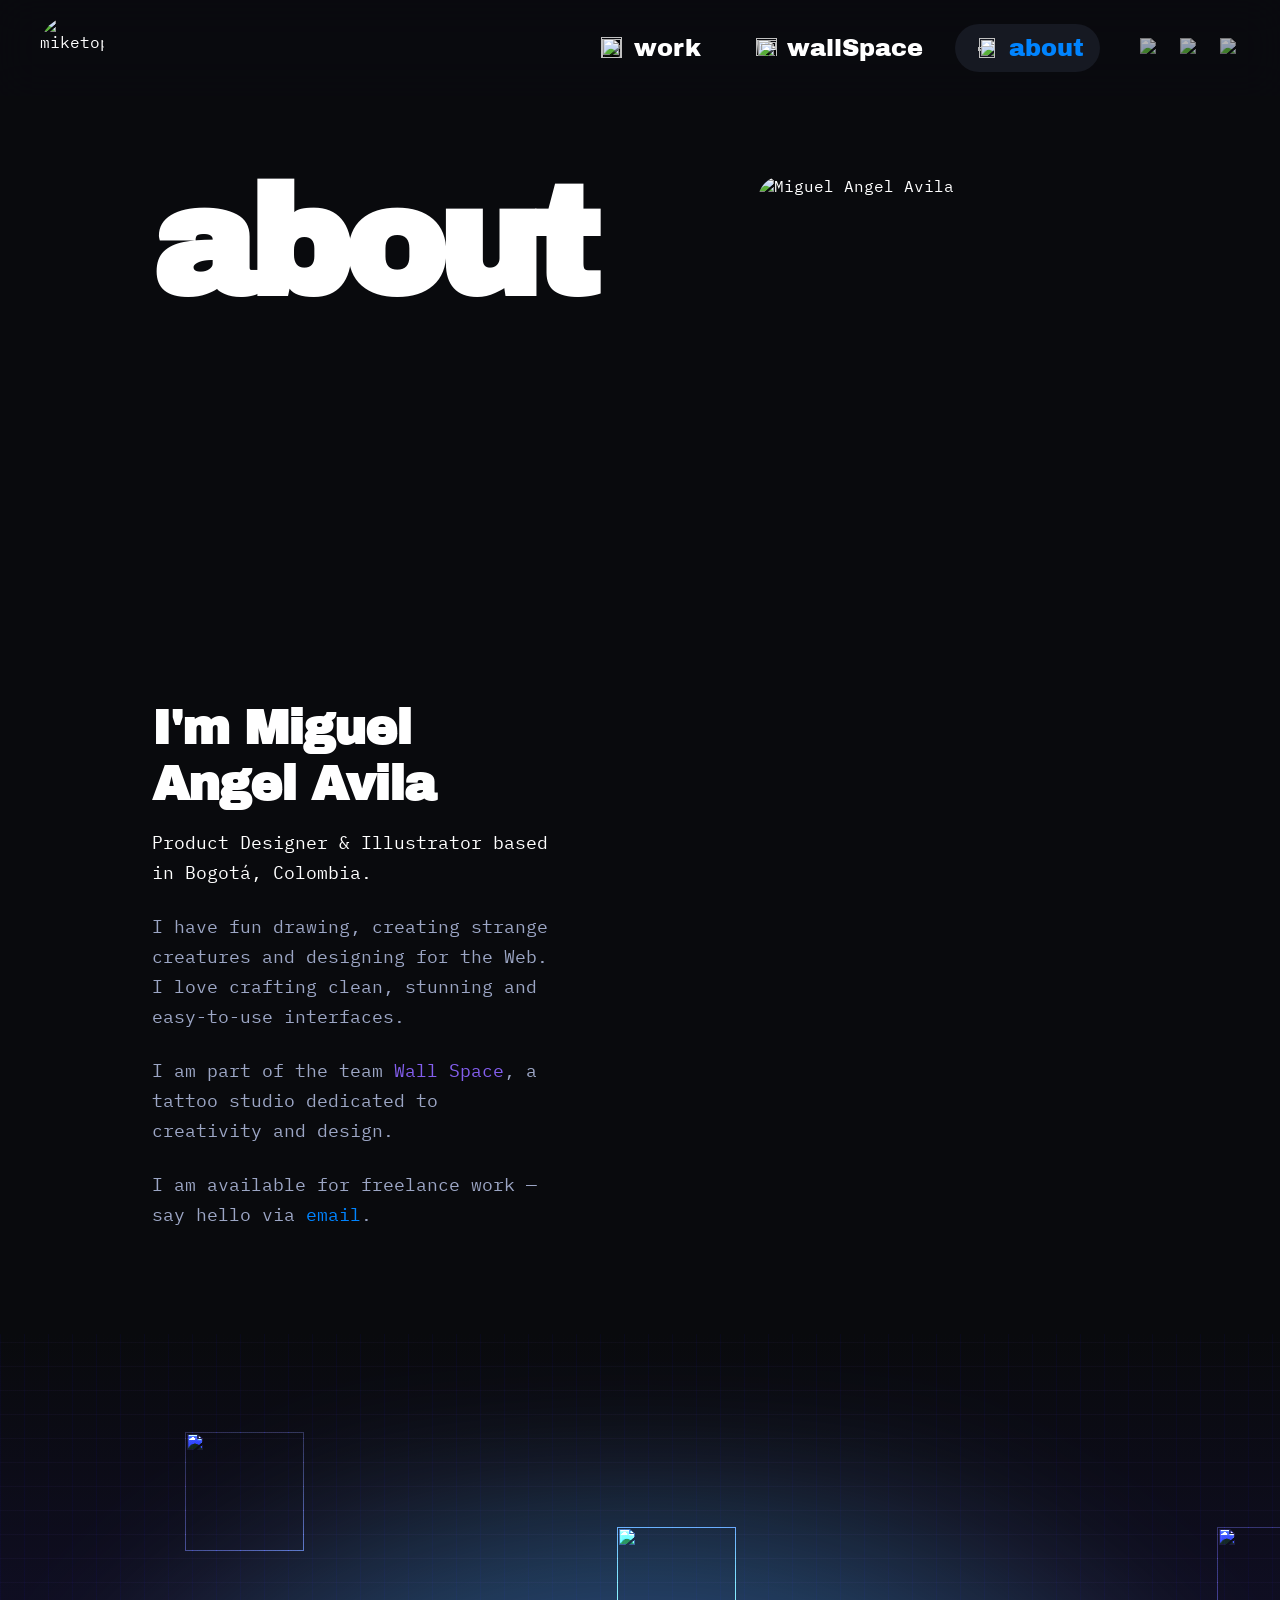
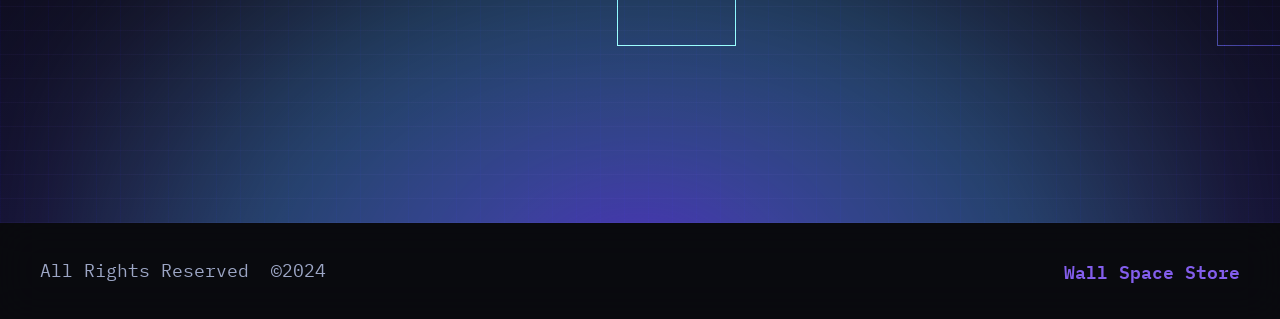
==== about.html @ 44353485 "Add responsive mobile nav with bounce animation At ≤900px the desktop nav hides and a pill button ap" ====
<!DOCTYPE html>
<html lang="en">
<head>
  <meta charset="UTF-8">
  <meta name="viewport" content="width=device-width, initial-scale=1.0">
  <title>About — miketopus</title>
  <link rel="stylesheet" href="css/styles.css">
</head>
<body class="page-about">

  <!-- ─── Header ──────────────────────────────────────────────── -->
  <header class="site-header">
    <a href="index.html" class="header-logo" aria-label="miketopus home">
      <img
        src="https://www.figma.com/api/mcp/asset/5b1a806d-8704-4bb8-9042-f6cf4a315041"
        alt="miketopus"
      >
    </a>

    <button class="header-mobile-btn" id="mobile-menu-btn" aria-label="Toggle menu" aria-expanded="false" aria-controls="mobile-menu">
      <span class="mobile-btn-label">about</span>
      <span class="mobile-btn-icon" aria-hidden="true">
        <svg width="24" height="24" viewBox="0 0 24 24" fill="none"><path d="M6 9L12 15L18 9" stroke="white" stroke-width="2" stroke-linecap="round" stroke-linejoin="round"/></svg>
      </span>
    </button>

    <nav class="header-nav" aria-label="Main navigation">
      <a href="work.html" class="nav-item">
        <span class="nav-icon" aria-hidden="true">
          <span style="position:absolute;top:18.75%;left:18.75%;right:21.26%;bottom:21.35%"><img src="https://www.figma.com/api/mcp/asset/822afdfb-c9cb-4bf5-b4aa-051a987c5135" alt="" style="position:absolute;inset:0;width:100%;height:100%;display:block;max-width:none"></span>
          <span style="position:absolute;background:linear-gradient(180deg,rgba(0,0,0,0),#000);bottom:21.88%;left:21.88%;right:25%;top:37.5%;border-radius:0 0 2px 2px"></span>
          <span style="position:absolute;top:18.75%;left:18.75%;right:21.26%;bottom:21.35%"><span style="position:absolute;inset:-5.22% -5.21%"><img src="https://www.figma.com/api/mcp/asset/fd723a6e-3129-45f0-a14f-b3b2c90a5ccf" alt="" style="display:block;width:100%;height:100%;max-width:none"></span></span>
          <span style="position:absolute;top:62.5%;left:33.7%;right:36.32%;bottom:34.65%"><span style="position:absolute;inset:-59.55% -10.42%"><img src="https://www.figma.com/api/mcp/asset/efcd9cdf-e890-4ad8-9471-c29b26aeb858" alt="" style="display:block;width:100%;height:100%;max-width:none"></span></span>
        </span>
        work
      </a>
      <a href="wall-space.html" class="nav-item">
        <span class="nav-icon" aria-hidden="true">
          <span style="position:absolute;top:71.88%;left:25%;right:9.38%;bottom:15.63%"><img src="https://www.figma.com/api/mcp/asset/dcfb07d1-a763-4c4c-bfac-6825707cfdb2" alt="" style="position:absolute;inset:0;width:100%;height:100%;display:block;max-width:none"></span>
          <img src="https://www.figma.com/api/mcp/asset/fdc7eb6d-6f80-4e84-a007-919e6627a281" alt="" style="position:absolute;top:6px;left:8px;width:20px;height:18px;display:block;max-width:none">
          <span style="position:absolute;background:linear-gradient(180deg,rgba(0,0,0,0),#000);bottom:28.13%;left:25%;right:15.63%;top:37.5%"></span>
          <span style="position:absolute;top:18.42%;left:24.5%;right:14.36%;bottom:28.04%"><span style="position:absolute;inset:-5.84% -5.11%"><img src="https://www.figma.com/api/mcp/asset/77baffb4-470d-40c7-92df-756282fb35cf" alt="" style="display:block;width:100%;height:100%;max-width:none"></span></span>
          <span style="position:absolute;top:14.89%;left:34.95%;right:19.55%;bottom:47.52%"><span style="position:absolute;inset:-7.48% -6.18%"><img src="https://www.figma.com/api/mcp/asset/3f741e45-7ea1-41a6-bb84-e1c8c01b6849" alt="" style="display:block;width:100%;height:100%;max-width:none"></span></span>
          <span style="position:absolute;top:46.33%;left:9.95%;right:74.83%;bottom:29.39%"><img src="https://www.figma.com/api/mcp/asset/a80f05c7-5a3f-4d74-ac64-43f58d10d4c5" alt="" style="position:absolute;inset:0;width:100%;height:100%;display:block;max-width:none"></span>
          <span style="position:absolute;top:39.69%;left:57.16%;right:22.22%;bottom:52.72%"><img src="https://www.figma.com/api/mcp/asset/7f736520-6d9e-433c-95bd-4d6ef0161b6d" alt="" style="position:absolute;inset:0;width:100%;height:100%;display:block;max-width:none"></span>
          <span style="position:absolute;top:52.16%;left:60.96%;right:26.02%;bottom:41.32%"><span style="position:absolute;inset:-38.39% -19.2%"><img src="https://www.figma.com/api/mcp/asset/4a7bd5e0-d272-44c5-8aeb-cea9e7fd5d42" alt="" style="display:block;width:100%;height:100%;max-width:none"></span></span>
          <span style="position:absolute;top:71.88%;left:25%;right:9.38%;bottom:15.63%"><span style="position:absolute;inset:-25% -4.76%"><img src="https://www.figma.com/api/mcp/asset/a9019343-e921-4170-983c-7692579b18a1" alt="" style="display:block;width:100%;height:100%;max-width:none"></span></span>
          <span style="position:absolute;top:17.09%;left:11.74%;right:71.81%;bottom:66.46%"><img src="https://www.figma.com/api/mcp/asset/c878834a-dd6f-4fe6-87ab-f5590a84b673" alt="" style="position:absolute;inset:0;width:100%;height:100%;display:block;max-width:none"></span>
        </span>
        wallSpace
      </a>
      <a href="about.html" class="nav-item active" aria-current="page">
        <span class="nav-icon" aria-hidden="true">
          <span style="position:absolute;top:21.88%;left:21.88%;right:40.63%;bottom:40.63%"><img src="https://www.figma.com/api/mcp/asset/318232e1-a94e-4191-8ebd-aaafb3f19da4" alt="" style="position:absolute;inset:0;width:100%;height:100%;display:block;max-width:none"></span>
          <span style="position:absolute;top:18.75%;left:25%;right:25%;bottom:20.09%"><img src="https://www.figma.com/api/mcp/asset/233ef796-a0c9-4fd6-a40c-7b30bfd2ada0" alt="" style="position:absolute;inset:0;width:100%;height:100%;display:block;max-width:none"></span>
          <span style="position:absolute;top:58.48%;left:25%;right:25%;bottom:20.09%"><span style="position:absolute;inset:-14.58% -6.25%"><img src="https://www.figma.com/api/mcp/asset/911a09fb-d030-4c49-8723-9e96e8281ecd" alt="" style="display:block;width:100%;height:100%;max-width:none"></span></span>
          <span style="position:absolute;top:18.75%;left:35.71%;right:35.71%;bottom:52.68%"><span style="position:absolute;inset:-10.94%"><img src="https://www.figma.com/api/mcp/asset/1cec0eb6-2d0a-4a35-bf75-67464506bd22" alt="" style="display:block;width:100%;height:100%;max-width:none"></span></span>
        </span>
        about
      </a>
    </nav>
    <div class="header-social">
      <a href="https://instagram.com" class="social-icon" target="_blank" rel="noopener noreferrer" aria-label="Instagram">
        <img src="https://www.figma.com/api/mcp/asset/1fa87762-e164-4d80-aee9-9835ac451192" alt="Instagram" width="20" height="20">
      </a>
      <a href="https://dribbble.com" class="social-icon" target="_blank" rel="noopener noreferrer" aria-label="Dribbble">
        <img src="https://www.figma.com/api/mcp/asset/3104bc10-15c8-4727-a969-c171d7b62811" alt="Dribbble" width="20" height="20">
      </a>
      <a href="https://unsplash.com" class="social-icon" target="_blank" rel="noopener noreferrer" aria-label="Unsplash">
        <img src="https://www.figma.com/api/mcp/asset/44451d82-714c-4376-ab2f-7b1850032694" alt="Unsplash" width="20" height="20">
      </a>
    </div>
  </header>

  <!-- ─── Mobile Menu ──────────────────────────────────────────── -->
  <div class="mobile-menu" id="mobile-menu" aria-hidden="true">
    <div class="mobile-menu-card">
      <a href="work.html" class="mobile-menu-item">
        <span class="mobile-nav-icon" aria-hidden="true">
          <span style="position:absolute;top:18.75%;left:18.75%;right:21.26%;bottom:21.35%"><img src="https://www.figma.com/api/mcp/asset/822afdfb-c9cb-4bf5-b4aa-051a987c5135" alt="" style="position:absolute;inset:0;width:100%;height:100%;display:block;max-width:none"></span>
          <span style="position:absolute;background:linear-gradient(180deg,rgba(0,0,0,0),#000);bottom:21.88%;left:21.88%;right:25%;top:37.5%;border-radius:0 0 2px 2px"></span>
          <span style="position:absolute;top:18.75%;left:18.75%;right:21.26%;bottom:21.35%"><span style="position:absolute;inset:-5.22% -5.21%"><img src="https://www.figma.com/api/mcp/asset/fd723a6e-3129-45f0-a14f-b3b2c90a5ccf" alt="" style="display:block;width:100%;height:100%;max-width:none"></span></span>
          <span style="position:absolute;top:62.5%;left:33.7%;right:36.32%;bottom:34.65%"><span style="position:absolute;inset:-59.55% -10.42%"><img src="https://www.figma.com/api/mcp/asset/efcd9cdf-e890-4ad8-9471-c29b26aeb858" alt="" style="display:block;width:100%;height:100%;max-width:none"></span></span>
        </span>
        work
        <span class="mobile-menu-chevron" aria-hidden="true"><svg width="24" height="24" viewBox="0 0 24 24" fill="none"><path d="M9 6L15 12L9 18" stroke="white" stroke-width="2" stroke-linecap="round" stroke-linejoin="round"/></svg></span>
      </a>
      <a href="wall-space.html" class="mobile-menu-item">
        <span class="mobile-nav-icon" aria-hidden="true">
          <span style="position:absolute;top:71.88%;left:25%;right:9.38%;bottom:15.63%"><img src="https://www.figma.com/api/mcp/asset/dcfb07d1-a763-4c4c-bfac-6825707cfdb2" alt="" style="position:absolute;inset:0;width:100%;height:100%;display:block;max-width:none"></span>
          <img src="https://www.figma.com/api/mcp/asset/fdc7eb6d-6f80-4e84-a007-919e6627a281" alt="" style="position:absolute;top:6px;left:8px;width:20px;height:18px;display:block;max-width:none">
          <span style="position:absolute;background:linear-gradient(180deg,rgba(0,0,0,0),#000);bottom:28.13%;left:25%;right:15.63%;top:37.5%"></span>
          <span style="position:absolute;top:18.42%;left:24.5%;right:14.36%;bottom:28.04%"><span style="position:absolute;inset:-5.84% -5.11%"><img src="https://www.figma.com/api/mcp/asset/77baffb4-470d-40c7-92df-756282fb35cf" alt="" style="display:block;width:100%;height:100%;max-width:none"></span></span>
          <span style="position:absolute;top:14.89%;left:34.95%;right:19.55%;bottom:47.52%"><span style="position:absolute;inset:-7.48% -6.18%"><img src="https://www.figma.com/api/mcp/asset/3f741e45-7ea1-41a6-bb84-e1c8c01b6849" alt="" style="display:block;width:100%;height:100%;max-width:none"></span></span>
          <span style="position:absolute;top:46.33%;left:9.95%;right:74.83%;bottom:29.39%"><img src="https://www.figma.com/api/mcp/asset/a80f05c7-5a3f-4d74-ac64-43f58d10d4c5" alt="" style="position:absolute;inset:0;width:100%;height:100%;display:block;max-width:none"></span>
          <span style="position:absolute;top:39.69%;left:57.16%;right:22.22%;bottom:52.72%"><img src="https://www.figma.com/api/mcp/asset/7f736520-6d9e-433c-95bd-4d6ef0161b6d" alt="" style="position:absolute;inset:0;width:100%;height:100%;display:block;max-width:none"></span>
          <span style="position:absolute;top:52.16%;left:60.96%;right:26.02%;bottom:41.32%"><span style="position:absolute;inset:-38.39% -19.2%"><img src="https://www.figma.com/api/mcp/asset/4a7bd5e0-d272-44c5-8aeb-cea9e7fd5d42" alt="" style="display:block;width:100%;height:100%;max-width:none"></span></span>
          <span style="position:absolute;top:71.88%;left:25%;right:9.38%;bottom:15.63%"><span style="position:absolute;inset:-25% -4.76%"><img src="https://www.figma.com/api/mcp/asset/a9019343-e921-4170-983c-7692579b18a1" alt="" style="display:block;width:100%;height:100%;max-width:none"></span></span>
          <span style="position:absolute;top:17.09%;left:11.74%;right:71.81%;bottom:66.46%"><img src="https://www.figma.com/api/mcp/asset/c878834a-dd6f-4fe6-87ab-f5590a84b673" alt="" style="position:absolute;inset:0;width:100%;height:100%;display:block;max-width:none"></span>
        </span>
        wall space
        <span class="mobile-menu-chevron" aria-hidden="true"><svg width="24" height="24" viewBox="0 0 24 24" fill="none"><path d="M9 6L15 12L9 18" stroke="white" stroke-width="2" stroke-linecap="round" stroke-linejoin="round"/></svg></span>
      </a>
      <a href="about.html" class="mobile-menu-item active">
        <span class="mobile-nav-icon" aria-hidden="true">
          <span style="position:absolute;top:21.88%;left:21.88%;right:40.63%;bottom:40.63%"><img src="https://www.figma.com/api/mcp/asset/318232e1-a94e-4191-8ebd-aaafb3f19da4" alt="" style="position:absolute;inset:0;width:100%;height:100%;display:block;max-width:none"></span>
          <span style="position:absolute;top:18.75%;left:25%;right:25%;bottom:20.09%"><img src="https://www.figma.com/api/mcp/asset/233ef796-a0c9-4fd6-a40c-7b30bfd2ada0" alt="" style="position:absolute;inset:0;width:100%;height:100%;display:block;max-width:none"></span>
          <span style="position:absolute;top:58.48%;left:25%;right:25%;bottom:20.09%"><span style="position:absolute;inset:-14.58% -6.25%"><img src="https://www.figma.com/api/mcp/asset/911a09fb-d030-4c49-8723-9e96e8281ecd" alt="" style="display:block;width:100%;height:100%;max-width:none"></span></span>
          <span style="position:absolute;top:18.75%;left:35.71%;right:35.71%;bottom:52.68%"><span style="position:absolute;inset:-10.94%"><img src="https://www.figma.com/api/mcp/asset/1cec0eb6-2d0a-4a35-bf75-67464506bd22" alt="" style="display:block;width:100%;height:100%;max-width:none"></span></span>
        </span>
        about
      </a>
    </div>
  </div>

  <!-- ─── About Hero ───────────────────────────────────────────── -->
  <section class="about-hero">
    <div>
      <h1 style="font-family:var(--font-head);font-size:clamp(80px,12vw,200px);line-height:0.9;letter-spacing:-0.05em;">about</h1>
    </div>
    <div class="about-photo">
      <img
        src="https://www.figma.com/api/mcp/asset/adea3e44-c554-4037-89b8-6249a708bd91"
        alt="Miguel Angel Avila"
      >
    </div>
  </section>

  <!-- ─── About Content ────────────────────────────────────────── -->
  <div class="about-content">
    <h2>I'm Miguel Angel Avila</h2>
    <p>
      <strong>Product Designer &amp; Illustrator based in Bogotá, Colombia.</strong>
    </p>
    <p>
      I have fun drawing, creating strange creatures and designing for the Web.
      I love crafting clean, stunning and easy-to-use interfaces.
    </p>
    <p>
      I am part of the team <a href="wall-space.html" style="color:var(--text-link)">Wall Space</a>,
      a tattoo studio dedicated to creativity and design.
    </p>
    <p>
      I am available for freelance work — say hello via
      <a href="mailto:hello@miketopus.com" style="color:var(--text-accent)">email</a>.
    </p>
  </div>

  <!-- ─── Footer ──────────────────────────────────────────────── -->
  <footer class="site-footer">
    <div class="footer-space" aria-hidden="true">
      <div class="footer-glow"></div>
      <img class="space-invader si-2" src="https://www.figma.com/api/mcp/asset/4c0de6ea-f7a8-4462-82c2-7210b7400473" alt="">
      <img class="space-invader si-4" src="https://www.figma.com/api/mcp/asset/4c0de6ea-f7a8-4462-82c2-7210b7400473" alt="">
      <img class="space-invader si-6" src="https://www.figma.com/api/mcp/asset/4c0de6ea-f7a8-4462-82c2-7210b7400473" alt="">
    </div>
    <div class="bar-footer">
      <span>All Rights Reserved  ©2024</span>
      <a href="wall-space.html">Wall Space Store</a>
    </div>
  </footer>

  <script src="js/nav.js"></script>
</body>
</html>
---- css/styles.css ----
@import url('https://fonts.googleapis.com/css2?family=Archivo+Black&family=IBM+Plex+Mono:ital,wght@0,300;0,400;0,600;1,400&display=swap');

/* ─── Design Tokens ─────────────────────────────────────────── */
:root {
  --bg-base:    #090a0d;
  --bg-weak:    #161922;
  --bg-mild:    #0d0f14;
  --text-strong: #ffffff;
  --text-weak:  #9ca6c5;
  --text-sub:   #646e8a;
  --text-link:  #835eed;
  --text-accent:#0084ff;
  --radius-pill: 1000px;
  --radius-lg:   40px;
  --radius-sm:   24px;
  --font-head:  'Archivo Black', sans-serif;
  --font-mono:  'IBM Plex Mono', monospace;
}

/* ─── Reset ─────────────────────────────────────────────────── */
*, *::before, *::after { box-sizing: border-box; margin: 0; padding: 0; }
html { -webkit-font-smoothing: antialiased; -moz-osx-font-smoothing: grayscale; }
body {
  background: var(--bg-base);
  color: var(--text-strong);
  font-family: var(--font-mono);
  overflow-x: hidden;
}
img  { display: block; max-width: 100%; }
a    { text-decoration: none; color: inherit; }
button { cursor: pointer; border: none; background: none; }

/* ─── Header ─────────────────────────────────────────────────── */
.site-header {
  position: sticky;
  top: 0;
  z-index: 100;
  height: 96px;
  display: flex;
  align-items: center;
  padding: 0 40px;
  backdrop-filter: blur(20px);
  -webkit-backdrop-filter: blur(20px);
  background: rgba(10, 11, 15, 0.9);
}

.header-logo img {
  width: 64px;
  height: 64px;
  border-radius: 50%;
  object-fit: cover;
  flex-shrink: 0;
}

.header-nav {
  display: flex;
  gap: 16px;
  align-items: center;
  margin-left: auto;
  margin-right: 40px;
}

.nav-item {
  display: flex;
  align-items: center;
  gap: 6px;
  padding: 8px 16px;
  border-radius: var(--radius-pill);
  font-family: var(--font-head);
  font-size: 24px;
  line-height: 24px;
  color: var(--text-strong);
  transition: background 0.15s;
  white-space: nowrap;
}
.nav-item:hover           { background: var(--bg-weak); }
.nav-item.active          { background: var(--bg-weak); color: var(--text-accent); }
.nav-item.active:hover    { background: var(--bg-mild); }
.nav-item:hover .nav-icon { opacity: 0.5; }
.nav-icon { position: relative; width: 32px; height: 32px; overflow: hidden; flex-shrink: 0; }

.header-social {
  display: flex;
  gap: 20px;
  align-items: center;
}
.social-icon { display: flex; align-items: center; opacity: 0.7; transition: opacity 0.15s; }
.social-icon:hover { opacity: 1; }
.social-icon img { width: 20px; height: 20px; }

/* ─── Pill Button ────────────────────────────────────────────── */
.btn-pill {
  display: inline-flex;
  align-items: center;
  gap: 8px;
  padding: 20px 30px;
  border-radius: var(--radius-pill);
  background: var(--bg-weak);
  font-family: var(--font-head);
  font-size: 24px;
  line-height: 24px;
  color: var(--text-accent);
  white-space: nowrap;
  transition: background 0.15s;
}
.btn-pill:hover { background: #1e2430; }

/* ─── Ghost Text (decorative bg text) ───────────────────────── */
.ghost-text {
  font-family: var(--font-head);
  font-size: 200px;
  line-height: 1;
  letter-spacing: -0.08em;
  background: linear-gradient(180deg, #1d212e 0%, #090a0d 100%);
  -webkit-background-clip: text;
  background-clip: text;
  color: transparent;
  pointer-events: none;
  user-select: none;
  white-space: nowrap;
  position: absolute;
}

/* ═══════════════════════════════════════════════════════════════
   HOME PAGE
═══════════════════════════════════════════════════════════════ */

/* ─── Hero ───────────────────────────────────────────────────── */
.section-hero {
  position: relative;
  overflow: hidden;
  padding: 80px 152px 130px;
}

.hero-gradient {
  position: absolute;
  top: -196px;
  left: -262px;
  width: 1964px;
  height: 352px;
  pointer-events: none;
  z-index: 0;
}
.hero-gradient img { width: 100%; height: 100%; object-fit: contain; }

.hero-title { position: relative; z-index: 1; }
.hero-title h1 {
  font-family: var(--font-head);
  font-size: clamp(96px, 17.8vw, 256px);
  line-height: 0.9;
  letter-spacing: -0.0625em;
  color: var(--text-strong);
  margin-bottom: 8px;
}
.hero-title p {
  font-weight: 300;
  font-size: 28px;
  line-height: 32px;
  letter-spacing: -0.04em;
  color: var(--text-weak);
  max-width: 680px;
  margin-top: 16px;
}

/* ─── Work Section ───────────────────────────────────────────── */
.section-work {
  position: relative;
  overflow: hidden;
  padding: 190px 152px 130px;
}
.ghost-text--work {
  top: 70px;
  left: -24px;
  font-size: clamp(100px, 13.9vw, 200px);
}

.section-header {
  display: flex;
  align-items: center;
  justify-content: space-between;
  height: 104px;
  overflow: hidden;
  margin-bottom: 32px;
}
.section-header h2 {
  font-family: var(--font-head);
  font-size: 48px;
  line-height: 56px;
  letter-spacing: -0.96px;
}

.work-grid {
  display: flex;
  gap: 20px;
  align-items: flex-start;
}

/* Big Card */
.big-card {
  position: relative;
  flex: 1;
  min-width: 0;
  height: 458px;
  border-radius: var(--radius-lg);
  overflow: hidden;
  transition: transform 0.35s cubic-bezier(0.4, 0, 0.2, 1);
}
.big-card:hover {
  transform: scale(0.95);
}
.big-card .card-bg {
  position: absolute;
  inset: 0;
  width: 100%;
  height: 100%;
  object-fit: cover;
  border-radius: var(--radius-lg);
}
.card-bar {
  position: absolute;
  bottom: 0;
  left: 0;
  right: 0;
  height: 113px;
  backdrop-filter: blur(10px);
  background: rgba(255, 255, 255, 0.08);
  opacity: 0;
  transform: translateY(12px);
  transition: opacity 0.25s ease 0.1s, transform 0.25s ease 0.1s;
}
.big-card:hover .card-bar {
  opacity: 1;
  transform: translateY(0);
}
.card-info {
  position: absolute;
  bottom: 24px;
  left: 16px;
  transform: translateX(0);
  transition: transform 0.25s ease 0.1s;
}
.card-info h3 {
  font-family: var(--font-head);
  font-size: 32px;
  line-height: 32px;
  letter-spacing: -0.64px;
  color: white;
}
.card-info p {
  font-size: 18px;
  line-height: 30px;
  color: white;
}

/* Card hover overlay (purple gradient) */
.big-card::before,
.small-card::before {
  content: '';
  position: absolute;
  inset: 0;
  background: linear-gradient(180deg, rgba(131,94,237,0.7) 0%, rgba(22,10,57,0.7) 100%);
  opacity: 0;
  transition: opacity 0.25s ease;
  pointer-events: none;
  z-index: 1;
}
.big-card::before  { border-radius: var(--radius-lg); }
.small-card::before { border-radius: var(--radius-sm); }
.big-card:hover::before  { opacity: 1; }
.small-card:hover::before { opacity: 1; }

/* Featured card already has its own static overlay */
.small-card--featured::before { display: none; }

/* z-index stacking */
.card-bar  { z-index: 2; }
.card-info { z-index: 3; }

/* Hover / Arrow button — slides in from left */
.hover-btn {
  position: absolute;
  bottom: 16px;
  left: 16px;
  width: 80px;
  height: 80px;
  padding: 0;
  background: none;
  opacity: 0;
  transform: translateX(-40px);
  transition: opacity 0.25s ease 0.1s, transform 0.25s ease 0.1s;
  z-index: 3;
}
.hover-btn img { width: 100%; height: 100%; object-fit: contain; }
.big-card:hover .hover-btn,
.small-card:hover .hover-btn {
  opacity: 1;
  transform: translateX(0);
}
/* Card info shifts right as button slides in */
.big-card:hover .card-info {
  transform: translateX(102px);
}

/* Small Cards */
.small-cards-grid {
  display: grid;
  grid-template-columns: repeat(2, 268px);
  gap: 24px 20px;
  flex-shrink: 0;
}

.small-card {
  position: relative;
  width: 268px;
  height: 216px;
  border-radius: var(--radius-sm);
  overflow: hidden;
  transition: transform 0.35s cubic-bezier(0.4, 0, 0.2, 1);
}
.small-card:hover {
  transform: scale(0.95);
}
.small-card img.card-img {
  position: absolute;
  inset: 0;
  width: 100%;
  height: 100%;
  object-fit: cover;
}

.small-card--featured {
  box-shadow: 0 20px 44px -8px rgba(131, 94, 237, 0.4);
}
.small-card--featured .card-overlay {
  position: absolute;
  inset: 0;
  background: rgba(131, 94, 237, 0.8);
  z-index: 1;
}
.card-content-featured {
  position: absolute;
  top: 24px;
  left: 16px;
  right: 16px;
  z-index: 2;
  color: white;
}
.card-content-featured h3 {
  font-family: var(--font-head);
  font-size: 32px;
  line-height: 32px;
  letter-spacing: -0.64px;
}
.card-content-featured p {
  font-size: 18px;
  line-height: 30px;
}
.hover-btn--sm {
  position: absolute;
  bottom: 14px;
  right: 14px;
  left: auto;
  width: 80px;
  height: 80px;
  z-index: 2;
  transform: translateX(0); /* reset slide; just fades in */
  transition: opacity 0.25s ease 0.1s;
}

/* Small Card info — content visible by default at top */
.small-card-info {
  position: absolute;
  top: 24px;
  left: 16px;
  right: 16px;
  z-index: 3;
  color: white;
}
.small-card-info h3 {
  font-family: var(--font-head);
  font-size: 32px;
  line-height: 32px;
  letter-spacing: -0.64px;
}
.small-card-info p {
  font-size: 18px;
  line-height: 30px;
}

/* ─── New Projects Section ───────────────────────────────────── */
.section-new-projects {
  position: relative;
  overflow: hidden;
  padding: 322px 152px 86px;
}
.ghost-text--np {
  top: 190px;
  left: -24px;
  font-size: clamp(100px, 13.9vw, 200px);
  width: max-content;
}
.new-projects-content {
  position: relative;
  z-index: 1;
  display: flex;
  flex-direction: column;
  gap: 16px;
}
.np-text-group { display: flex; flex-direction: column; gap: 10px; }
.new-projects-content h2 {
  font-family: var(--font-head);
  font-size: 48px;
  line-height: 56px;
  letter-spacing: -0.96px;
}
.new-projects-content > .np-text-group > p {
  font-size: 18px;
  line-height: 30px;
  color: var(--text-sub);
}

/* ─── Footer ─────────────────────────────────────────────────── */
.site-footer { position: relative; }

.footer-space {
  position: relative;
  height: 489px;
  background: linear-gradient(180deg, #090a0d 0%, #141133 100%);
  overflow: hidden;
}

/* Grid lines overlay */
.footer-space::before {
  content: '';
  position: absolute;
  inset: 0;
  background-image: repeating-linear-gradient(
    90deg,
    rgba(131, 94, 237, 0.06) 0px, rgba(131, 94, 237, 0.06) 1px,
    transparent 1px, transparent 24px
  );
  mix-blend-mode: hard-light;
  pointer-events: none;
  z-index: 0;
}
.footer-space::after {
  content: '';
  position: absolute;
  inset: 0;
  background-image: repeating-linear-gradient(
    0deg,
    rgba(131, 94, 237, 0.04) 0px, rgba(131, 94, 237, 0.04) 1px,
    transparent 1px, transparent 24px
  );
  mix-blend-mode: plus-lighter;
  pointer-events: none;
  z-index: 0;
}

/* Glow at bottom */
.footer-glow {
  position: absolute;
  bottom: -120px;
  left: 50%;
  transform: translateX(-50%);
  width: 1200px;
  height: 500px;
  background: radial-gradient(
    ellipse at 50% 90%,
    rgba(95, 35, 255, 0.7)   0%,
    rgba(80, 109, 254, 0.5)  20%,
    rgba(65, 182, 253, 0.3)  45%,
    rgba(113, 200, 254, 0.1) 65%,
    transparent              80%
  );
  filter: blur(45px);
  mix-blend-mode: screen;
  pointer-events: none;
  z-index: 1;
}

/* Space invaders */
.space-invader {
  position: absolute;
  width: 119px;
  height: 119px;
  mix-blend-mode: color-dodge;
  z-index: 2;
  pointer-events: none;
}
.si-1 { left: calc(50% - 695px); top: 193px; }
.si-2 { left: calc(50% - 455px); top:  98px; }
.si-3 { left: calc(50% - 431px); top: 289px; }
.si-4 { left: calc(50% -  23px); top: 193px; }
.si-5 { left: calc(50% + 313px); top: 337px; }
.si-6 { left: calc(50% + 577px); top: 193px; }
.si-7 { left: calc(50% + 817px); top: 297px; }

/* Bar Footer */
.bar-footer {
  height: 96px;
  display: flex;
  align-items: center;
  justify-content: space-between;
  padding: 0 40px;
  backdrop-filter: blur(20px);
  background: rgba(10, 11, 15, 0.9);
}
.bar-footer span {
  font-size: 18px;
  line-height: 30px;
  color: var(--text-weak);
  white-space: pre;
}
.bar-footer a {
  font-size: 18px;
  line-height: 26px;
  font-weight: 600;
  color: var(--text-link);
  transition: opacity 0.15s;
}
.bar-footer a:hover { opacity: 0.75; }

/* ═══════════════════════════════════════════════════════════════
   WALL SPACE PAGE
═══════════════════════════════════════════════════════════════ */

/* Hero / Coming Soon */
.ws-hero {
  position: relative;
  min-height: 860px;
  overflow: hidden;
}

.ws-coming-soon {
  position: absolute;
  top: 231px;
  left: -4px;
  font-family: var(--font-head);
  font-size: clamp(80px, 17.8vw, 256px);
  line-height: 159px;
  letter-spacing: -0.0625em;
  background: linear-gradient(180deg, #1d212e 0%, #090a0d 100%);
  -webkit-background-clip: text;
  background-clip: text;
  color: transparent;
  white-space: nowrap;
  pointer-events: none;
  user-select: none;
  z-index: 0;
}

.ws-gradient {
  position: absolute;
  top: -196px;
  left: -140px;
  width: 1964px;
  height: 352px;
  pointer-events: none;
  z-index: 0;
}
.ws-gradient img { width: 100%; height: 100%; object-fit: contain; }

/* Sparkle decorations */
.ws-sparkle-lg {
  position: absolute;
  right: 184px;
  top: 480px;
  width: 153px;
  height: 151px;
  z-index: 2;
  pointer-events: none;
}
.ws-sparkle-sm {
  position: absolute;
  right: 150px;
  top: 440px;
  width: 46px;
  height: 43px;
  z-index: 2;
  pointer-events: none;
}
.ws-sparkle-lg img, .ws-sparkle-sm img { width: 100%; height: 100%; }

/* Wall Space Logo */
.ws-logo-wrap {
  position: absolute;
  top: 520px;
  left: 90px;
  width: 573px;
  height: 300px;
  display: flex;
  align-items: center;
  z-index: 1;
}
.ws-logo-isotype {
  width: 265px;
  height: 300px;
  flex-shrink: 0;
  object-fit: contain;
  object-position: left center;
}
.ws-logo-wordmark {
  width: 250px;
  height: 130px;
  object-fit: contain;
  object-position: left center;
  margin-left: 8px;
}

/* Description */
.ws-description {
  position: absolute;
  top: 832px;
  left: 354px;
  width: 848px;
  font-weight: 300;
  font-size: 28px;
  line-height: 32px;
  letter-spacing: -0.04em;
  color: var(--text-strong);
  z-index: 1;
}

/* ─── Tattoo Text Section ────────────────────────────────────── */
.ws-tattoo-section {
  position: relative;
  width: 100%;
  height: 490px;
  overflow: hidden;
  margin-top: 148px; /* places it at ~y 1042 in the page */
}

.ws-tattoo-word {
  display: block;
  font-family: var(--font-head);
  font-size: clamp(180px, 25vw, 360px);
  line-height: 1;
  letter-spacing: -0.016em;
  color: transparent;
  background-image: url('https://www.figma.com/api/mcp/asset/66da02b2-b58e-4386-b577-f7286d0defff');
  background-size: cover;
  background-position: center;
  -webkit-background-clip: text;
  background-clip: text;
  white-space: nowrap;
  margin-left: -30px;
  padding-top: 40px;
  position: relative;
  z-index: 1;
}

.ws-tattoo-monstera {
  position: absolute;
  inset: 0;
  width: 100%;
  height: 100%;
  object-fit: cover;
  mix-blend-mode: soft-light;
  pointer-events: none;
  z-index: 2;
}

.ws-tattoo-purple-fade {
  position: absolute;
  top: 0;
  right: 0;
  width: 50%;
  height: 100%;
  background: linear-gradient(to right, transparent, rgba(131, 94, 237, 0.6));
  mix-blend-mode: hue;
  pointer-events: none;
  z-index: 3;
}

/* "studio" blurred text */
.ws-studio-text {
  position: absolute;
  right: -16px;
  bottom: 0;
  font-family: var(--font-head);
  font-size: 144px;
  line-height: 1;
  letter-spacing: -5.76px;
  color: white;
  filter: blur(6px);
  white-space: nowrap;
  pointer-events: none;
  z-index: 4;
}

.ws-location {
  position: absolute;
  right: 151px;
  bottom: 50px;
  font-size: 18px;
  line-height: 30px;
  color: var(--text-strong);
  z-index: 5;
}

/* "art" floating pill */
.ws-art-btn {
  position: absolute;
  left: 293px;
  top: 180px;
  width: 213px;
  height: 112px;
  border-radius: 100px;
  background: rgba(13, 15, 20, 0.15);
  box-shadow: 0 12px 28px rgba(0,0,0,0.3), 0 20px 52px rgba(9,10,13,0.7);
  display: flex;
  align-items: center;
  justify-content: center;
  font-family: var(--font-mono);
  font-style: italic;
  font-size: 64px;
  line-height: 56px;
  letter-spacing: -1.28px;
  color: white;
  z-index: 5;
  pointer-events: none;
}

/* ─── Cards Section ─────────────────────────────────────────── */
.ws-cards-section {
  position: relative;
  padding: 0 152px;
  margin-top: 32px;
  height: 720px;
}

.ws-card {
  position: absolute;
  border-radius: var(--radius-lg);
  overflow: hidden;
}
.ws-card img {
  width: 100%;
  height: 100%;
  object-fit: cover;
  border-radius: var(--radius-lg);
}

.ws-card-1 { left: 0; top: 0;   width: 464px; height: 458px; }
.ws-card-2 { left: 573px; top: 136px; width: 563px; height: 458px; }

/* Floating italic label pills */
.ws-label {
  position: absolute;
  border-radius: 100px;
  background: rgba(13, 15, 20, 0.15);
  backdrop-filter: blur(12px);
  box-shadow: 0 12px 28px rgba(0,0,0,0.3), 0 20px 52px rgba(9,10,13,0.7);
  display: flex;
  align-items: center;
  justify-content: center;
  font-family: var(--font-mono);
  font-style: italic;
  font-size: 64px;
  line-height: 56px;
  letter-spacing: -1.28px;
  color: white;
  pointer-events: none;
  z-index: 10;
}
.ws-label-design { left: 196px; top: 376px; width: 317px; height: 112px; }
.ws-label-ink    { left: 709px; top:  88px; width: 228px; height: 112px; }
.ws-label-music  { left: 808px; top: 544px; width: 289px; height: 112px; }

/* ─── Wall Space Footer (no space) ───────────────────────────── */
.ws-footer-spacer {
  height: 96px; /* just the bar */
}

/* ═══════════════════════════════════════════════════════════════
   WORK PAGE (stub)
═══════════════════════════════════════════════════════════════ */
.page-work .work-page-hero {
  position: relative;
  overflow: hidden;
  padding: 80px 152px 60px;
}
.work-page-hero h1 {
  font-family: var(--font-head);
  font-size: clamp(96px, 17.8vw, 256px);
  line-height: 0.95;
  letter-spacing: -0.0625em;
}
.ghost-text--page {
  top: 0;
  left: -24px;
  font-size: clamp(100px, 13.9vw, 200px);
}
.work-filters {
  display: flex;
  gap: 12px;
  flex-wrap: wrap;
  padding: 0 152px;
  margin-bottom: 40px;
}
.filter-pill {
  padding: 10px 20px;
  border-radius: var(--radius-pill);
  background: var(--bg-weak);
  font-family: var(--font-mono);
  font-size: 16px;
  color: var(--text-weak);
  cursor: pointer;
  transition: background 0.15s, color 0.15s;
}
.filter-pill:hover, .filter-pill.active {
  background: var(--text-link);
  color: white;
}
.work-cards-grid {
  display: grid;
  grid-template-columns: repeat(4, 1fr);
  gap: 24px 20px;
  padding: 0 152px 80px;
}
.work-small-card {
  position: relative;
  height: 216px;
  border-radius: var(--radius-sm);
  overflow: hidden;
  background: var(--bg-weak);
  cursor: pointer;
}
.work-small-card img {
  position: absolute;
  inset: 0;
  width: 100%;
  height: 100%;
  object-fit: cover;
  transition: transform 0.3s ease;
}
.work-small-card::before {
  content: '';
  position: absolute;
  inset: 0;
  background: linear-gradient(180deg, rgba(131,94,237,0.7) 0%, rgba(22,10,57,0.7) 100%);
  border-radius: var(--radius-sm);
  opacity: 0;
  transition: opacity 0.25s ease;
  pointer-events: none;
  z-index: 1;
}
.work-small-card:hover::before { opacity: 1; }
.work-small-card:hover img     { transform: scale(1.04); }
.back-btn {
  display: inline-flex;
  align-items: center;
  justify-content: center;
  width: 80px;
  height: 80px;
  border-radius: 50%;
  background: var(--bg-weak);
  transition: background 0.15s;
}
.back-btn:hover { background: #1e2430; }
.back-btn svg { width: 24px; height: 24px; }

/* ═══════════════════════════════════════════════════════════════
   ABOUT PAGE (stub)
═══════════════════════════════════════════════════════════════ */
.page-about .about-hero {
  position: relative;
  overflow: hidden;
  padding: 80px 152px 60px;
  display: flex;
  justify-content: space-between;
  align-items: flex-start;
  gap: 40px;
}
.about-hero h1 {
  font-family: var(--font-head);
  font-size: clamp(80px, 12vw, 200px);
  line-height: 0.9;
  letter-spacing: -0.05em;
}
.about-photo {
  width: 370px;
  height: 464px;
  border-radius: 24px;
  overflow: hidden;
  flex-shrink: 0;
}
.about-photo img { width: 100%; height: 100%; object-fit: cover; }
.about-content {
  padding: 0 152px 80px;
  max-width: 700px;
}
.about-content h2 {
  font-family: var(--font-head);
  font-size: 48px;
  line-height: 56px;
  letter-spacing: -0.96px;
  margin-bottom: 16px;
}
.about-content p {
  font-size: 18px;
  line-height: 30px;
  color: var(--text-weak);
  margin-bottom: 24px;
}
.about-content p strong {
  color: var(--text-strong);
  font-weight: 400;
}

/* ═══════════════════════════════════════════════════════════════
   MOBILE NAV
═══════════════════════════════════════════════════════════════ */
.header-mobile-btn {
  display: none;
  align-items: center;
  gap: 8px;
  margin-left: 16px;
  padding: 4px 4px 4px 16px;
  background: var(--bg-weak);
  border-radius: var(--radius-pill);
  font-family: var(--font-head);
  font-size: 24px;
  line-height: 24px;
  color: var(--text-accent);
  white-space: nowrap;
  border: none;
  cursor: pointer;
}
.mobile-btn-icon {
  width: 40px;
  height: 40px;
  background: var(--bg-mild);
  border-radius: var(--radius-pill);
  display: flex;
  align-items: center;
  justify-content: center;
  flex-shrink: 0;
  transition: background 0.2s, transform 0.35s cubic-bezier(0.34, 1.56, 0.64, 1);
}
.header-mobile-btn.is-open .mobile-btn-icon {
  background: var(--bg-weak);
  transform: rotate(180deg);
}

.mobile-menu {
  display: none;
  position: fixed;
  top: 96px;
  left: 0;
  right: 0;
  z-index: 99;
  padding: 8px 24px 0;
  pointer-events: none;
  opacity: 0;
  transform: translateY(-10px) scale(0.97);
  transform-origin: top left;
  transition: opacity 0.2s ease, transform 0.2s ease;
}
.mobile-menu.is-open {
  pointer-events: auto;
  opacity: 1;
  transform: translateY(0) scale(1);
  animation: mobile-menu-bounce 0.4s cubic-bezier(0.34, 1.56, 0.64, 1);
}
@keyframes mobile-menu-bounce {
  0%   { opacity: 0; transform: translateY(-10px) scale(0.97); }
  60%  { opacity: 1; transform: translateY(4px) scale(1.01); }
  100% { opacity: 1; transform: translateY(0) scale(1); }
}
.mobile-menu-card {
  background: var(--bg-mild);
  border: 1px solid #282e3f;
  border-radius: var(--radius-sm);
  overflow: hidden;
  box-shadow: 0 12px 28px rgba(0,0,0,0.5), 0 20px 52px rgba(9,10,13,0.7);
  max-width: 350px;
}
.mobile-menu-item {
  display: flex;
  align-items: center;
  gap: 8px;
  padding: 0 24px;
  height: 80px;
  font-family: var(--font-head);
  font-size: 32px;
  line-height: 32px;
  letter-spacing: -0.64px;
  color: var(--text-strong);
  transition: background 0.15s;
  white-space: nowrap;
}
.mobile-menu-item.active { color: var(--text-accent); }
.mobile-menu-item:not(.active):hover { background: rgba(255,255,255,0.04); }
.mobile-nav-icon {
  position: relative;
  width: 40px;
  height: 40px;
  overflow: hidden;
  flex-shrink: 0;
}
.mobile-menu-chevron {
  margin-left: auto;
  width: 40px;
  height: 40px;
  background: var(--bg-weak);
  border-radius: var(--radius-pill);
  display: flex;
  align-items: center;
  justify-content: center;
  flex-shrink: 0;
}

@media (max-width: 900px) {
  .site-header { padding: 0 24px; }
  .header-nav  { display: none; }
  .header-mobile-btn { display: flex; }
  .mobile-menu { display: block; }
}
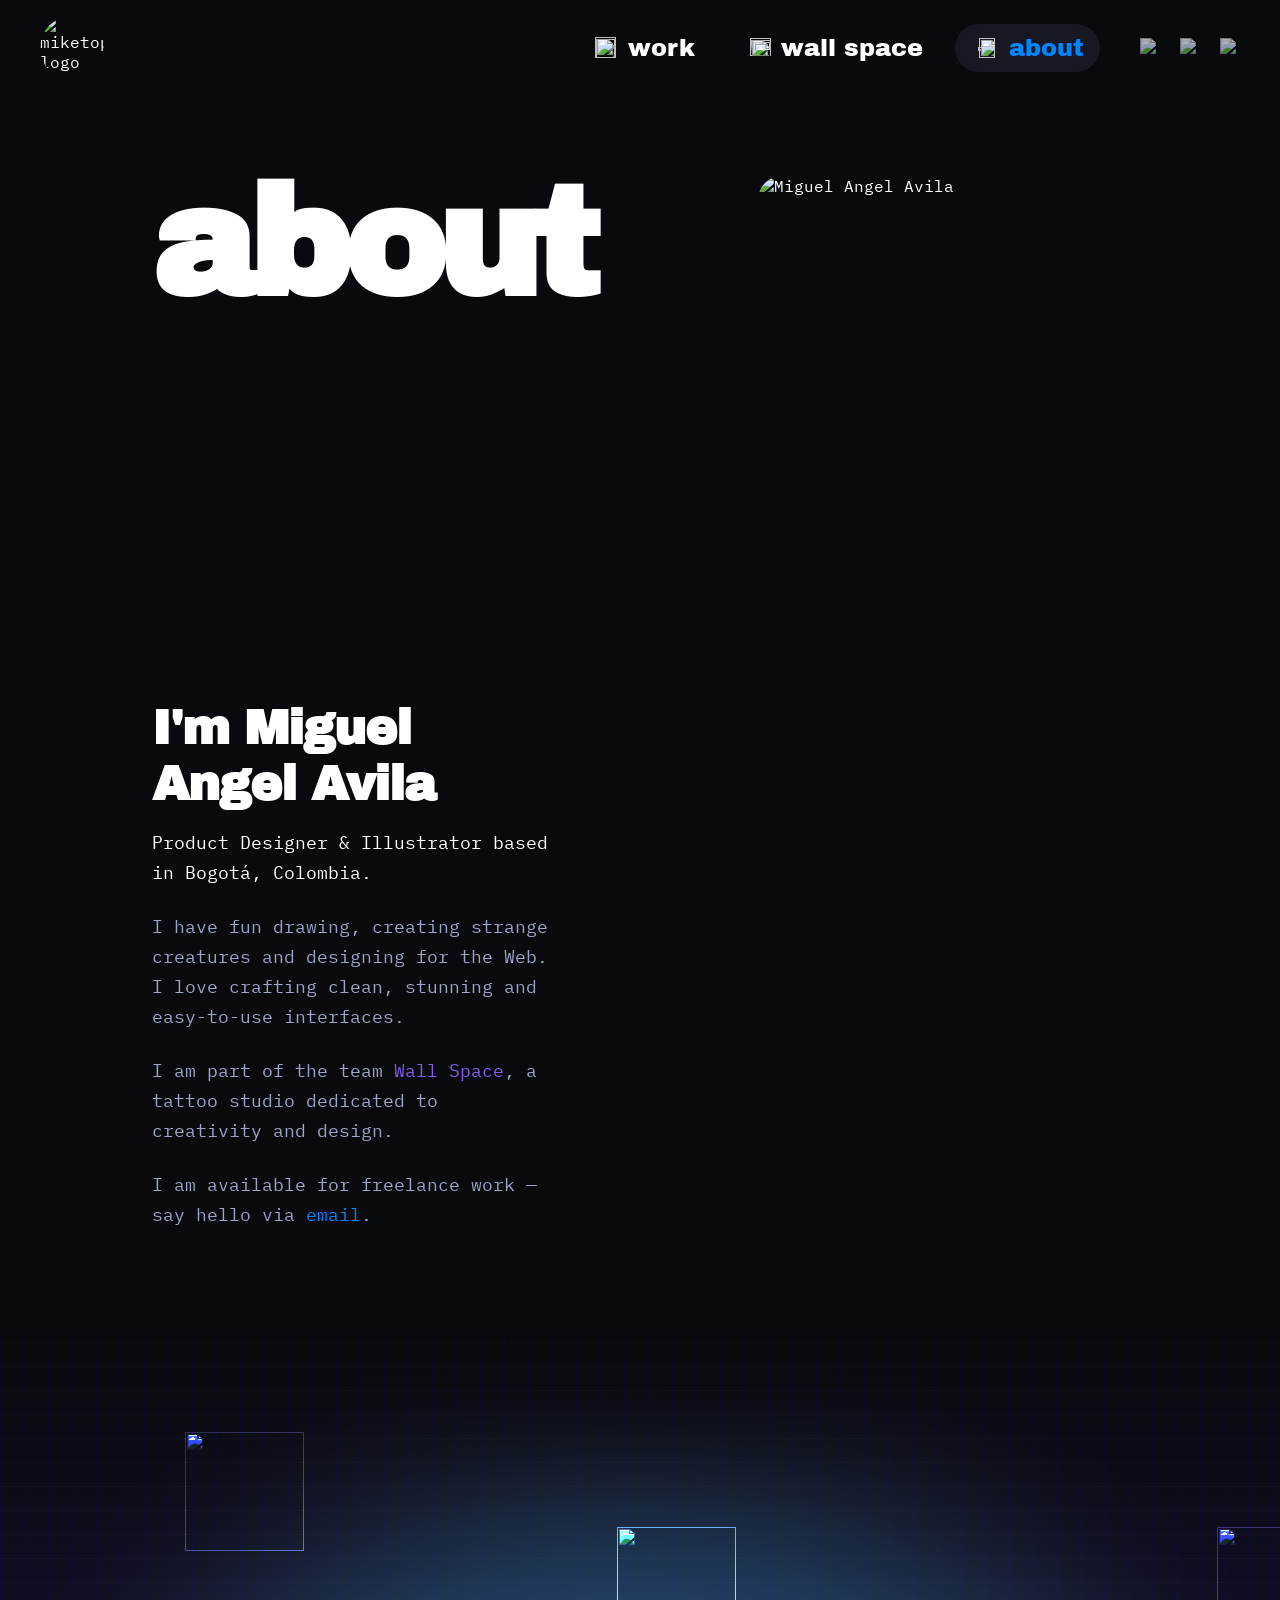
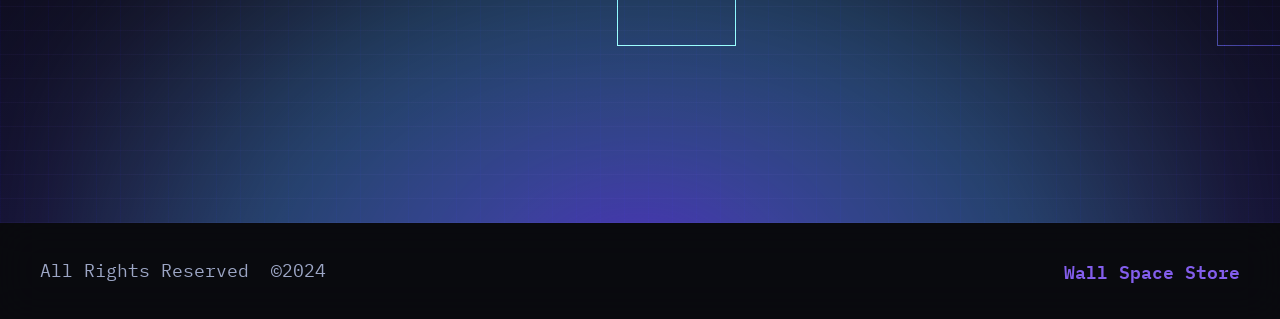
==== commit af601091: "feat: replace duplicated headers with <site-header> web component Extracts the repeated header+mobil" ====
--- a/about.html
+++ b/about.html
@@ -5,113 +5,11 @@
   <meta name="viewport" content="width=device-width, initial-scale=1.0">
   <title>About — miketopus</title>
   <link rel="stylesheet" href="css/styles.css">
+  <script src="js/components/site-header.js" defer></script>
 </head>
 <body class="page-about">
 
-  <!-- ─── Header ──────────────────────────────────────────────── -->
-  <header class="site-header">
-    <a href="index.html" class="header-logo" aria-label="miketopus home">
-      <img
-        src="https://www.figma.com/api/mcp/asset/5b1a806d-8704-4bb8-9042-f6cf4a315041"
-        alt="miketopus"
-      >
-    </a>
-
-    <button class="header-mobile-btn" id="mobile-menu-btn" aria-label="Toggle menu" aria-expanded="false" aria-controls="mobile-menu">
-      <span class="mobile-btn-label">about</span>
-      <span class="mobile-btn-icon" aria-hidden="true">
-        <svg width="24" height="24" viewBox="0 0 24 24" fill="none"><path d="M6 9L12 15L18 9" stroke="white" stroke-width="2" stroke-linecap="round" stroke-linejoin="round"/></svg>
-      </span>
-    </button>
-
-    <nav class="header-nav" aria-label="Main navigation">
-      <a href="work.html" class="nav-item">
-        <span class="nav-icon" aria-hidden="true">
-          <span style="position:absolute;top:18.75%;left:18.75%;right:21.26%;bottom:21.35%"><img src="https://www.figma.com/api/mcp/asset/822afdfb-c9cb-4bf5-b4aa-051a987c5135" alt="" style="position:absolute;inset:0;width:100%;height:100%;display:block;max-width:none"></span>
-          <span style="position:absolute;background:linear-gradient(180deg,rgba(0,0,0,0),#000);bottom:21.88%;left:21.88%;right:25%;top:37.5%;border-radius:0 0 2px 2px"></span>
-          <span style="position:absolute;top:18.75%;left:18.75%;right:21.26%;bottom:21.35%"><span style="position:absolute;inset:-5.22% -5.21%"><img src="https://www.figma.com/api/mcp/asset/fd723a6e-3129-45f0-a14f-b3b2c90a5ccf" alt="" style="display:block;width:100%;height:100%;max-width:none"></span></span>
-          <span style="position:absolute;top:62.5%;left:33.7%;right:36.32%;bottom:34.65%"><span style="position:absolute;inset:-59.55% -10.42%"><img src="https://www.figma.com/api/mcp/asset/efcd9cdf-e890-4ad8-9471-c29b26aeb858" alt="" style="display:block;width:100%;height:100%;max-width:none"></span></span>
-        </span>
-        work
-      </a>
-      <a href="wall-space.html" class="nav-item">
-        <span class="nav-icon" aria-hidden="true">
-          <span style="position:absolute;top:71.88%;left:25%;right:9.38%;bottom:15.63%"><img src="https://www.figma.com/api/mcp/asset/dcfb07d1-a763-4c4c-bfac-6825707cfdb2" alt="" style="position:absolute;inset:0;width:100%;height:100%;display:block;max-width:none"></span>
-          <img src="https://www.figma.com/api/mcp/asset/fdc7eb6d-6f80-4e84-a007-919e6627a281" alt="" style="position:absolute;top:6px;left:8px;width:20px;height:18px;display:block;max-width:none">
-          <span style="position:absolute;background:linear-gradient(180deg,rgba(0,0,0,0),#000);bottom:28.13%;left:25%;right:15.63%;top:37.5%"></span>
-          <span style="position:absolute;top:18.42%;left:24.5%;right:14.36%;bottom:28.04%"><span style="position:absolute;inset:-5.84% -5.11%"><img src="https://www.figma.com/api/mcp/asset/77baffb4-470d-40c7-92df-756282fb35cf" alt="" style="display:block;width:100%;height:100%;max-width:none"></span></span>
-          <span style="position:absolute;top:14.89%;left:34.95%;right:19.55%;bottom:47.52%"><span style="position:absolute;inset:-7.48% -6.18%"><img src="https://www.figma.com/api/mcp/asset/3f741e45-7ea1-41a6-bb84-e1c8c01b6849" alt="" style="display:block;width:100%;height:100%;max-width:none"></span></span>
-          <span style="position:absolute;top:46.33%;left:9.95%;right:74.83%;bottom:29.39%"><img src="https://www.figma.com/api/mcp/asset/a80f05c7-5a3f-4d74-ac64-43f58d10d4c5" alt="" style="position:absolute;inset:0;width:100%;height:100%;display:block;max-width:none"></span>
-          <span style="position:absolute;top:39.69%;left:57.16%;right:22.22%;bottom:52.72%"><img src="https://www.figma.com/api/mcp/asset/7f736520-6d9e-433c-95bd-4d6ef0161b6d" alt="" style="position:absolute;inset:0;width:100%;height:100%;display:block;max-width:none"></span>
-          <span style="position:absolute;top:52.16%;left:60.96%;right:26.02%;bottom:41.32%"><span style="position:absolute;inset:-38.39% -19.2%"><img src="https://www.figma.com/api/mcp/asset/4a7bd5e0-d272-44c5-8aeb-cea9e7fd5d42" alt="" style="display:block;width:100%;height:100%;max-width:none"></span></span>
-          <span style="position:absolute;top:71.88%;left:25%;right:9.38%;bottom:15.63%"><span style="position:absolute;inset:-25% -4.76%"><img src="https://www.figma.com/api/mcp/asset/a9019343-e921-4170-983c-7692579b18a1" alt="" style="display:block;width:100%;height:100%;max-width:none"></span></span>
-          <span style="position:absolute;top:17.09%;left:11.74%;right:71.81%;bottom:66.46%"><img src="https://www.figma.com/api/mcp/asset/c878834a-dd6f-4fe6-87ab-f5590a84b673" alt="" style="position:absolute;inset:0;width:100%;height:100%;display:block;max-width:none"></span>
-        </span>
-        wallSpace
-      </a>
-      <a href="about.html" class="nav-item active" aria-current="page">
-        <span class="nav-icon" aria-hidden="true">
-          <span style="position:absolute;top:21.88%;left:21.88%;right:40.63%;bottom:40.63%"><img src="https://www.figma.com/api/mcp/asset/318232e1-a94e-4191-8ebd-aaafb3f19da4" alt="" style="position:absolute;inset:0;width:100%;height:100%;display:block;max-width:none"></span>
-          <span style="position:absolute;top:18.75%;left:25%;right:25%;bottom:20.09%"><img src="https://www.figma.com/api/mcp/asset/233ef796-a0c9-4fd6-a40c-7b30bfd2ada0" alt="" style="position:absolute;inset:0;width:100%;height:100%;display:block;max-width:none"></span>
-          <span style="position:absolute;top:58.48%;left:25%;right:25%;bottom:20.09%"><span style="position:absolute;inset:-14.58% -6.25%"><img src="https://www.figma.com/api/mcp/asset/911a09fb-d030-4c49-8723-9e96e8281ecd" alt="" style="display:block;width:100%;height:100%;max-width:none"></span></span>
-          <span style="position:absolute;top:18.75%;left:35.71%;right:35.71%;bottom:52.68%"><span style="position:absolute;inset:-10.94%"><img src="https://www.figma.com/api/mcp/asset/1cec0eb6-2d0a-4a35-bf75-67464506bd22" alt="" style="display:block;width:100%;height:100%;max-width:none"></span></span>
-        </span>
-        about
-      </a>
-    </nav>
-    <div class="header-social">
-      <a href="https://instagram.com" class="social-icon" target="_blank" rel="noopener noreferrer" aria-label="Instagram">
-        <img src="https://www.figma.com/api/mcp/asset/1fa87762-e164-4d80-aee9-9835ac451192" alt="Instagram" width="20" height="20">
-      </a>
-      <a href="https://dribbble.com" class="social-icon" target="_blank" rel="noopener noreferrer" aria-label="Dribbble">
-        <img src="https://www.figma.com/api/mcp/asset/3104bc10-15c8-4727-a969-c171d7b62811" alt="Dribbble" width="20" height="20">
-      </a>
-      <a href="https://unsplash.com" class="social-icon" target="_blank" rel="noopener noreferrer" aria-label="Unsplash">
-        <img src="https://www.figma.com/api/mcp/asset/44451d82-714c-4376-ab2f-7b1850032694" alt="Unsplash" width="20" height="20">
-      </a>
-    </div>
-  </header>
-
-  <!-- ─── Mobile Menu ──────────────────────────────────────────── -->
-  <div class="mobile-menu" id="mobile-menu" aria-hidden="true">
-    <div class="mobile-menu-card">
-      <a href="work.html" class="mobile-menu-item">
-        <span class="mobile-nav-icon" aria-hidden="true">
-          <span style="position:absolute;top:18.75%;left:18.75%;right:21.26%;bottom:21.35%"><img src="https://www.figma.com/api/mcp/asset/822afdfb-c9cb-4bf5-b4aa-051a987c5135" alt="" style="position:absolute;inset:0;width:100%;height:100%;display:block;max-width:none"></span>
-          <span style="position:absolute;background:linear-gradient(180deg,rgba(0,0,0,0),#000);bottom:21.88%;left:21.88%;right:25%;top:37.5%;border-radius:0 0 2px 2px"></span>
-          <span style="position:absolute;top:18.75%;left:18.75%;right:21.26%;bottom:21.35%"><span style="position:absolute;inset:-5.22% -5.21%"><img src="https://www.figma.com/api/mcp/asset/fd723a6e-3129-45f0-a14f-b3b2c90a5ccf" alt="" style="display:block;width:100%;height:100%;max-width:none"></span></span>
-          <span style="position:absolute;top:62.5%;left:33.7%;right:36.32%;bottom:34.65%"><span style="position:absolute;inset:-59.55% -10.42%"><img src="https://www.figma.com/api/mcp/asset/efcd9cdf-e890-4ad8-9471-c29b26aeb858" alt="" style="display:block;width:100%;height:100%;max-width:none"></span></span>
-        </span>
-        work
-        <span class="mobile-menu-chevron" aria-hidden="true"><svg width="24" height="24" viewBox="0 0 24 24" fill="none"><path d="M9 6L15 12L9 18" stroke="white" stroke-width="2" stroke-linecap="round" stroke-linejoin="round"/></svg></span>
-      </a>
-      <a href="wall-space.html" class="mobile-menu-item">
-        <span class="mobile-nav-icon" aria-hidden="true">
-          <span style="position:absolute;top:71.88%;left:25%;right:9.38%;bottom:15.63%"><img src="https://www.figma.com/api/mcp/asset/dcfb07d1-a763-4c4c-bfac-6825707cfdb2" alt="" style="position:absolute;inset:0;width:100%;height:100%;display:block;max-width:none"></span>
-          <img src="https://www.figma.com/api/mcp/asset/fdc7eb6d-6f80-4e84-a007-919e6627a281" alt="" style="position:absolute;top:6px;left:8px;width:20px;height:18px;display:block;max-width:none">
-          <span style="position:absolute;background:linear-gradient(180deg,rgba(0,0,0,0),#000);bottom:28.13%;left:25%;right:15.63%;top:37.5%"></span>
-          <span style="position:absolute;top:18.42%;left:24.5%;right:14.36%;bottom:28.04%"><span style="position:absolute;inset:-5.84% -5.11%"><img src="https://www.figma.com/api/mcp/asset/77baffb4-470d-40c7-92df-756282fb35cf" alt="" style="display:block;width:100%;height:100%;max-width:none"></span></span>
-          <span style="position:absolute;top:14.89%;left:34.95%;right:19.55%;bottom:47.52%"><span style="position:absolute;inset:-7.48% -6.18%"><img src="https://www.figma.com/api/mcp/asset/3f741e45-7ea1-41a6-bb84-e1c8c01b6849" alt="" style="display:block;width:100%;height:100%;max-width:none"></span></span>
-          <span style="position:absolute;top:46.33%;left:9.95%;right:74.83%;bottom:29.39%"><img src="https://www.figma.com/api/mcp/asset/a80f05c7-5a3f-4d74-ac64-43f58d10d4c5" alt="" style="position:absolute;inset:0;width:100%;height:100%;display:block;max-width:none"></span>
-          <span style="position:absolute;top:39.69%;left:57.16%;right:22.22%;bottom:52.72%"><img src="https://www.figma.com/api/mcp/asset/7f736520-6d9e-433c-95bd-4d6ef0161b6d" alt="" style="position:absolute;inset:0;width:100%;height:100%;display:block;max-width:none"></span>
-          <span style="position:absolute;top:52.16%;left:60.96%;right:26.02%;bottom:41.32%"><span style="position:absolute;inset:-38.39% -19.2%"><img src="https://www.figma.com/api/mcp/asset/4a7bd5e0-d272-44c5-8aeb-cea9e7fd5d42" alt="" style="display:block;width:100%;height:100%;max-width:none"></span></span>
-          <span style="position:absolute;top:71.88%;left:25%;right:9.38%;bottom:15.63%"><span style="position:absolute;inset:-25% -4.76%"><img src="https://www.figma.com/api/mcp/asset/a9019343-e921-4170-983c-7692579b18a1" alt="" style="display:block;width:100%;height:100%;max-width:none"></span></span>
-          <span style="position:absolute;top:17.09%;left:11.74%;right:71.81%;bottom:66.46%"><img src="https://www.figma.com/api/mcp/asset/c878834a-dd6f-4fe6-87ab-f5590a84b673" alt="" style="position:absolute;inset:0;width:100%;height:100%;display:block;max-width:none"></span>
-        </span>
-        wall space
-        <span class="mobile-menu-chevron" aria-hidden="true"><svg width="24" height="24" viewBox="0 0 24 24" fill="none"><path d="M9 6L15 12L9 18" stroke="white" stroke-width="2" stroke-linecap="round" stroke-linejoin="round"/></svg></span>
-      </a>
-      <a href="about.html" class="mobile-menu-item active">
-        <span class="mobile-nav-icon" aria-hidden="true">
-          <span style="position:absolute;top:21.88%;left:21.88%;right:40.63%;bottom:40.63%"><img src="https://www.figma.com/api/mcp/asset/318232e1-a94e-4191-8ebd-aaafb3f19da4" alt="" style="position:absolute;inset:0;width:100%;height:100%;display:block;max-width:none"></span>
-          <span style="position:absolute;top:18.75%;left:25%;right:25%;bottom:20.09%"><img src="https://www.figma.com/api/mcp/asset/233ef796-a0c9-4fd6-a40c-7b30bfd2ada0" alt="" style="position:absolute;inset:0;width:100%;height:100%;display:block;max-width:none"></span>
-          <span style="position:absolute;top:58.48%;left:25%;right:25%;bottom:20.09%"><span style="position:absolute;inset:-14.58% -6.25%"><img src="https://www.figma.com/api/mcp/asset/911a09fb-d030-4c49-8723-9e96e8281ecd" alt="" style="display:block;width:100%;height:100%;max-width:none"></span></span>
-          <span style="position:absolute;top:18.75%;left:35.71%;right:35.71%;bottom:52.68%"><span style="position:absolute;inset:-10.94%"><img src="https://www.figma.com/api/mcp/asset/1cec0eb6-2d0a-4a35-bf75-67464506bd22" alt="" style="display:block;width:100%;height:100%;max-width:none"></span></span>
-        </span>
-        about
-      </a>
-    </div>
-  </div>
+  <site-header page="about"></site-header>
 
   <!-- ─── About Hero ───────────────────────────────────────────── -->
   <section class="about-hero">
@@ -160,6 +58,5 @@
     </div>
   </footer>
 
-  <script src="js/nav.js"></script>
 </body>
 </html>
--- a/css/styles.css
+++ b/css/styles.css
@@ -1,4 +1,6 @@
 @import url('https://fonts.googleapis.com/css2?family=Archivo+Black&family=IBM+Plex+Mono:ital,wght@0,300;0,400;0,600;1,400&display=swap');
+
+site-header { display: block; }
 
 /* ─── Design Tokens ─────────────────────────────────────────── */
 :root {
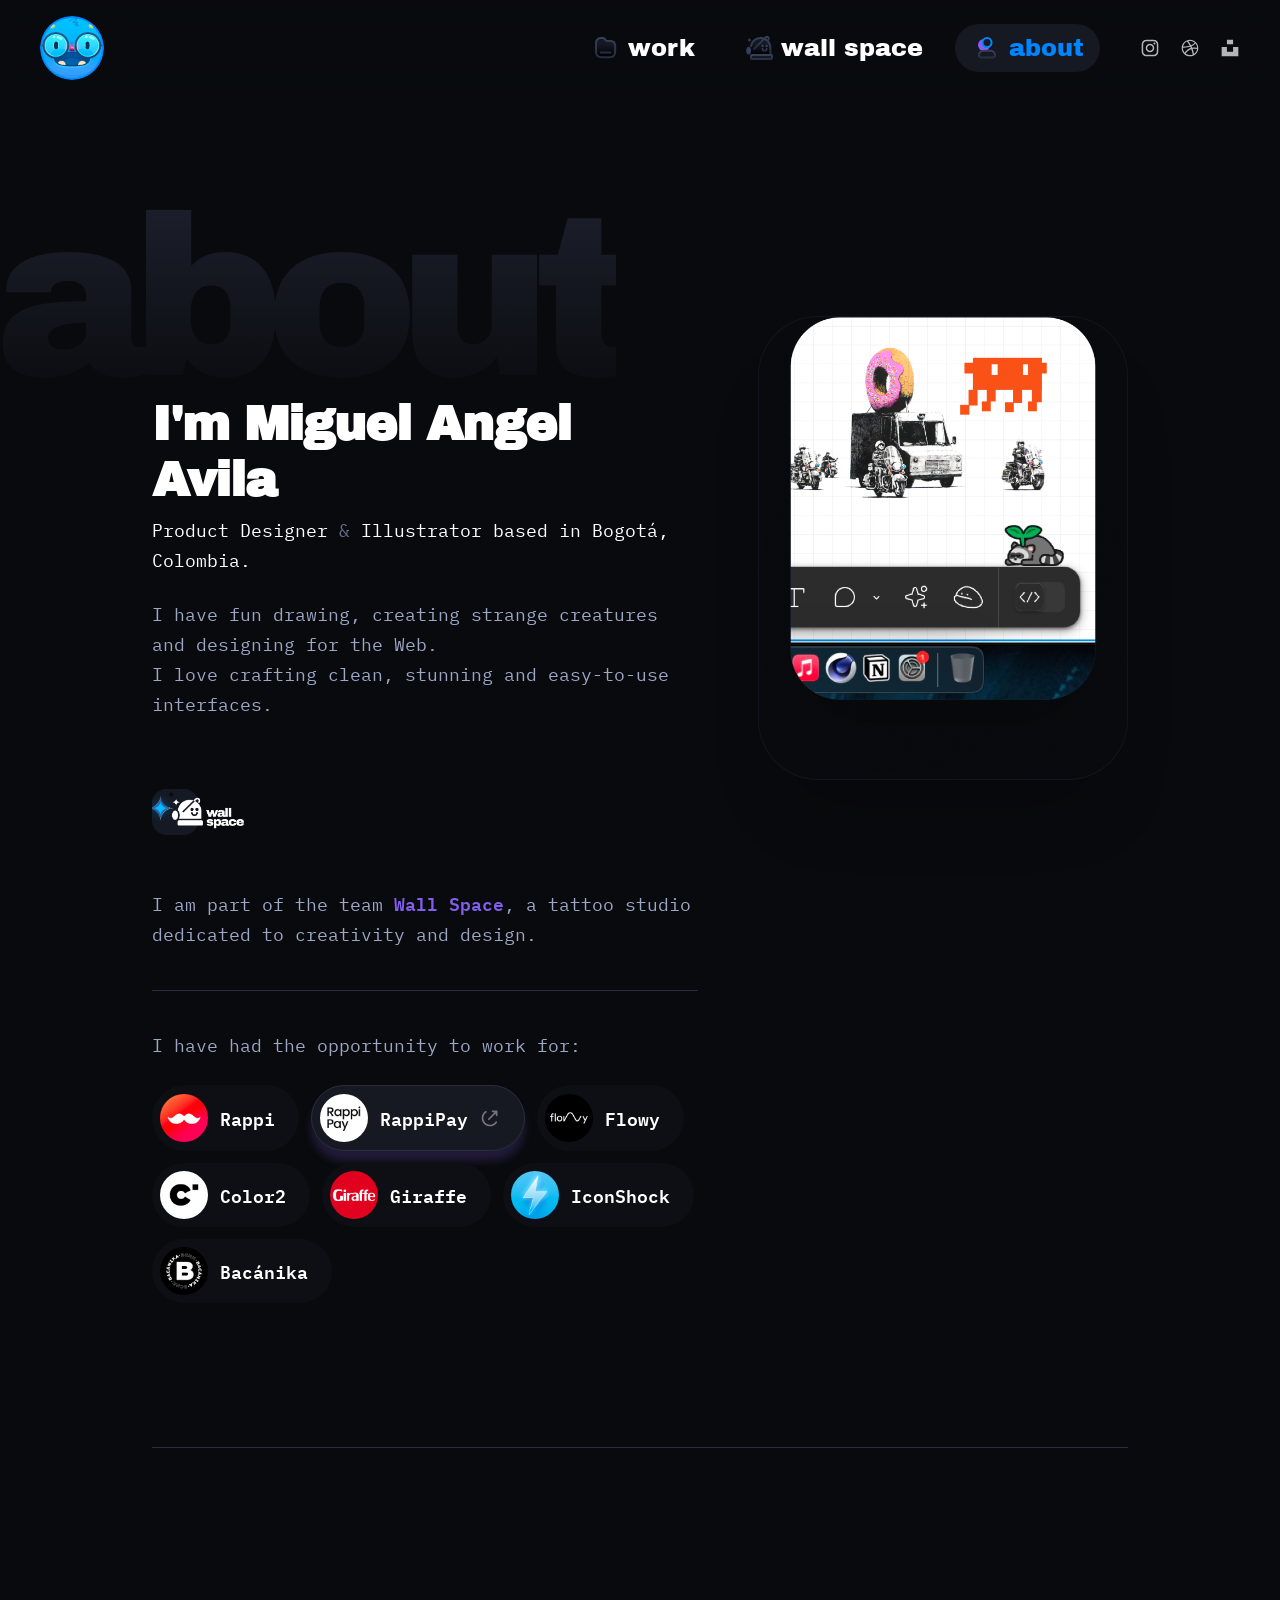
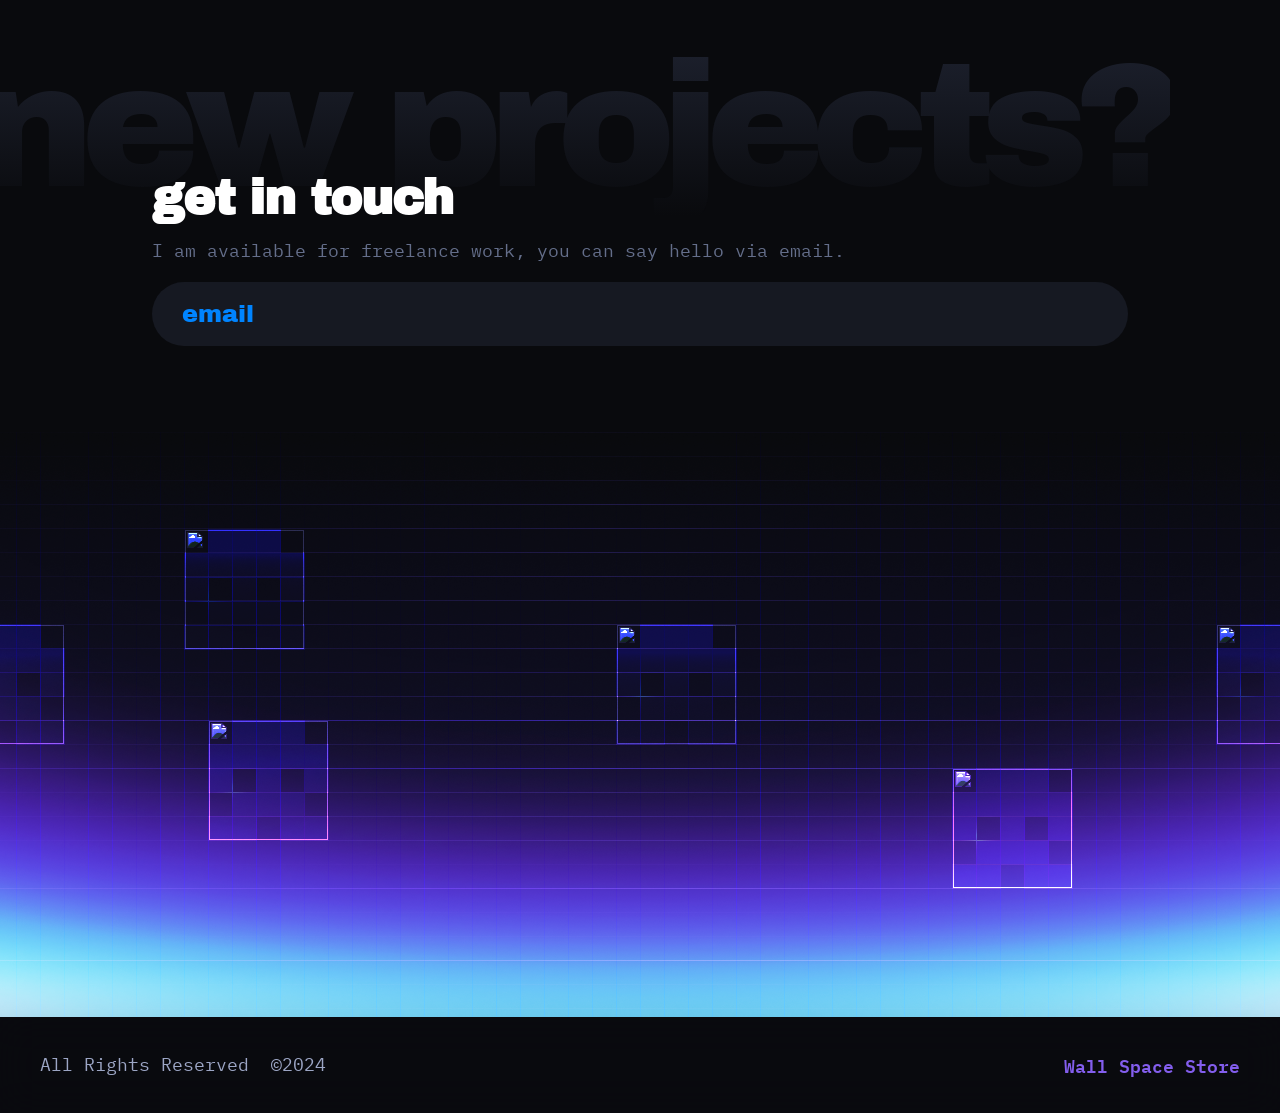
==== commit 7ceb0d3c: "feat: footer with local image, local icons in nav, full about.html from Figma" ====
--- a/about.html
+++ b/about.html
@@ -13,44 +13,97 @@
 
   <!-- ─── About Hero ───────────────────────────────────────────── -->
   <section class="about-hero">
-    <div>
-      <h1 style="font-family:var(--font-head);font-size:clamp(80px,12vw,200px);line-height:0.9;letter-spacing:-0.05em;">about</h1>
+    <p class="ghost-text about-ghost-text" aria-hidden="true">about</p>
+
+    <div class="about-hero-content">
+      <h1>I'm Miguel Angel Avila</h1>
+
+      <p class="about-role">
+        <span class="text-strong">Product Designer</span>
+        <span> &amp; </span>
+        <span class="text-strong">Illustrator based in Bogotá, Colombia.</span>
+      </p>
+
+      <p class="about-bio">
+        I have fun drawing, creating strange creatures and designing for the Web.<br>
+        I love crafting clean, stunning and easy-to-use interfaces.
+      </p>
+
+      <div class="about-wallspace-badge">
+        <img src="assets/parche-wSpace.png" alt="Wall Space patch" class="about-parche">
+      </div>
+
+      <p class="about-team-text">
+        I am part of the team <a href="wall-space.html">Wall Space</a>,
+        a tattoo studio dedicated to creativity and design.
+      </p>
+
+      <hr class="about-divider">
+
+      <p class="about-clients-label">I have had the opportunity to work for:</p>
+
+      <div class="about-logos">
+        <div class="logo-pill">
+          <img src="assets/logos/_logo-rappi.png" alt="Rappi" class="logo-pill-img">
+          <span>Rappi</span>
+        </div>
+        <div class="logo-pill logo-pill--featured">
+          <img src="assets/logos/_logo-rappiPay.png" alt="RappiPay" class="logo-pill-img">
+          <span>RappiPay</span>
+          <img src="assets/icons/external_link.svg" alt="" class="logo-pill-ext">
+        </div>
+        <div class="logo-pill">
+          <img src="assets/logos/_logo-flowy.png" alt="Flowy" class="logo-pill-img">
+          <span>Flowy</span>
+        </div>
+        <div class="logo-pill">
+          <img src="assets/logos/_logo-color-2.png" alt="Color2" class="logo-pill-img">
+          <span>Color2</span>
+        </div>
+        <div class="logo-pill">
+          <img src="assets/logos/_logo-giraffe.png" alt="Giraffe" class="logo-pill-img">
+          <span>Giraffe</span>
+        </div>
+        <div class="logo-pill">
+          <img src="assets/logos/_logo-iconshock.png" alt="IconShock" class="logo-pill-img">
+          <span>IconShock</span>
+        </div>
+        <div class="logo-pill">
+          <img src="assets/logos/_logo-bacanika.png" alt="Bacánika" class="logo-pill-img">
+          <span>Bacánika</span>
+        </div>
+      </div>
     </div>
+
     <div class="about-photo">
-      <img
-        src="https://www.figma.com/api/mcp/asset/adea3e44-c554-4037-89b8-6249a708bd91"
-        alt="Miguel Angel Avila"
-      >
+      <img src="assets/photo-about.png" alt="Miguel Angel Avila">
     </div>
   </section>
 
-  <!-- ─── About Content ────────────────────────────────────────── -->
-  <div class="about-content">
-    <h2>I'm Miguel Angel Avila</h2>
-    <p>
-      <strong>Product Designer &amp; Illustrator based in Bogotá, Colombia.</strong>
-    </p>
-    <p>
-      I have fun drawing, creating strange creatures and designing for the Web.
-      I love crafting clean, stunning and easy-to-use interfaces.
-    </p>
-    <p>
-      I am part of the team <a href="wall-space.html" style="color:var(--text-link)">Wall Space</a>,
-      a tattoo studio dedicated to creativity and design.
-    </p>
-    <p>
-      I am available for freelance work — say hello via
-      <a href="mailto:hello@miketopus.com" style="color:var(--text-accent)">email</a>.
-    </p>
-  </div>
+  <hr class="about-bottom-divider">
+
+  <!-- ─── CTA ─────────────────────────────────────────────────── -->
+  <section class="section-new-projects" aria-labelledby="cta-heading-about">
+    <p class="ghost-text ghost-text--np" aria-hidden="true">new projects?</p>
+    <div class="new-projects-content">
+      <div class="np-text-group">
+        <h2 id="cta-heading-about">get in touch</h2>
+        <p>I am available for freelance work, you can say hello via email.</p>
+      </div>
+      <a href="mailto:hello@miketopus.com" class="btn-pill">email</a>
+    </div>
+  </section>
 
   <!-- ─── Footer ──────────────────────────────────────────────── -->
   <footer class="site-footer">
     <div class="footer-space" aria-hidden="true">
-      <div class="footer-glow"></div>
+      <img class="space-invader si-1" src="https://www.figma.com/api/mcp/asset/4c0de6ea-f7a8-4462-82c2-7210b7400473" alt="">
       <img class="space-invader si-2" src="https://www.figma.com/api/mcp/asset/4c0de6ea-f7a8-4462-82c2-7210b7400473" alt="">
+      <img class="space-invader si-3" src="https://www.figma.com/api/mcp/asset/4c0de6ea-f7a8-4462-82c2-7210b7400473" alt="">
       <img class="space-invader si-4" src="https://www.figma.com/api/mcp/asset/4c0de6ea-f7a8-4462-82c2-7210b7400473" alt="">
+      <img class="space-invader si-5" src="https://www.figma.com/api/mcp/asset/4c0de6ea-f7a8-4462-82c2-7210b7400473" alt="">
       <img class="space-invader si-6" src="https://www.figma.com/api/mcp/asset/4c0de6ea-f7a8-4462-82c2-7210b7400473" alt="">
+      <img class="space-invader si-7" src="https://www.figma.com/api/mcp/asset/4c0de6ea-f7a8-4462-82c2-7210b7400473" alt="">
     </div>
     <div class="bar-footer">
       <span>All Rights Reserved  ©2024</span>
--- a/css/styles.css
+++ b/css/styles.css
@@ -1,6 +1,7 @@
 @import url('https://fonts.googleapis.com/css2?family=Archivo+Black&family=IBM+Plex+Mono:ital,wght@0,300;0,400;0,600;1,400&display=swap');
 
 site-header { display: block; }
+work-card    { display: contents; }
 
 /* ─── Design Tokens ─────────────────────────────────────────── */
 :root {
@@ -27,6 +28,7 @@
   color: var(--text-strong);
   font-family: var(--font-mono);
   overflow-x: hidden;
+  padding-top: 96px;
 }
 img  { display: block; max-width: 100%; }
 a    { text-decoration: none; color: inherit; }
@@ -34,8 +36,10 @@
 
 /* ─── Header ─────────────────────────────────────────────────── */
 .site-header {
-  position: sticky;
+  position: fixed;
   top: 0;
+  left: 0;
+  right: 0;
   z-index: 100;
   height: 96px;
   display: flex;
@@ -72,10 +76,19 @@
   font-size: 24px;
   line-height: 24px;
   color: var(--text-strong);
-  transition: background 0.15s;
+  transition: background 0.15s, transform 0.45s cubic-bezier(0.34, 1.56, 0.64, 1);
   white-space: nowrap;
 }
-.nav-item:hover           { background: var(--bg-weak); }
+.nav-item:hover {
+  background: var(--bg-weak);
+  animation: nav-hover-shrink 0.35s ease forwards;
+}
+@keyframes nav-hover-shrink {
+  0%   { transform: scale(1); }
+  35%  { transform: scale(0.93); }
+  68%  { transform: scale(0.97); }
+  100% { transform: scale(0.95); }
+}
 .nav-item.active          { background: var(--bg-weak); color: var(--text-accent); }
 .nav-item.active:hover    { background: var(--bg-mild); }
 .nav-item:hover .nav-icon { opacity: 0.5; }
@@ -130,26 +143,130 @@
 /* ─── Hero ───────────────────────────────────────────────────── */
 .section-hero {
   position: relative;
-  overflow: hidden;
-  padding: 80px 152px 130px;
-}
-
-.hero-gradient {
-  position: absolute;
-  top: -196px;
-  left: -262px;
-  width: 1964px;
-  height: 352px;
+  padding: 122px 152px 130px;
+}
+
+.hero-blobs {
+  position: absolute;
+  top: 0;
+  left: 0;
+  right: 0;
+  height:100vh;
+  overflow: hidden;
   pointer-events: none;
   z-index: 0;
 }
-.hero-gradient img { width: 100%; height: 100%; object-fit: contain; }
+
+.hero-blob {
+  position: absolute;
+  will-change: transform, border-radius;
+  mix-blend-mode: screen;
+}
+
+.hero-blob--purple-glow {
+  width: 700px;
+  height: 450px;
+  background: radial-gradient(ellipse at 42% 46%,
+    #ffffff 0%,
+    #d4aaff 25%,
+    #a855f7 50%,
+    #6d22e0 100%
+  );
+  opacity: 0.55;
+  filter: blur(800px);
+  top: -120px;
+  left: -60px;
+  border-radius: 60% 40% 70% 30% / 50% 60% 40% 70%;
+  animation: blob-drift-a 75s ease-in-out infinite, blob-morph-a 14s ease-in-out infinite;
+}
+
+.hero-blob--purple {
+  width: 700px;
+  height: 450px;
+  background: radial-gradient(ellipse at 38% 42%,
+    #f0e0ff 0%,
+    #a074ff 30%,
+    #835eed 55%,
+    #2a0a7e 100%
+  );
+  opacity: 0.7;
+  filter: blur(400px);
+  top: -180px;
+  left: -150px;
+  border-radius: 60% 40% 70% 30% / 50% 60% 40% 70%;
+  animation: blob-drift-a 75s ease-in-out infinite, blob-morph-a 14s ease-in-out infinite;
+}
+
+.hero-blob--blue {
+  width: 620px;
+  height: 420px;
+  background: radial-gradient(ellipse at 62% 38%,
+    #d0ecff 0%,
+    #50aaff 30%,
+    #0084ff 55%,
+    #001f60 100%
+  );
+  opacity: 0.6;
+  filter: blur(400px);
+  top: -160px;
+  right: -140px;
+  border-radius: 40% 60% 30% 70% / 60% 40% 70% 30%;
+  animation: blob-drift-b 95s ease-in-out infinite, blob-morph-b 18s ease-in-out infinite;
+}
+
+@keyframes blob-drift-a {
+  0%   { transform: translate(0, 0); }
+  25%  { transform: translate(52vw, 18vh); }
+  50%  { transform: translate(72vw, 30vh); }
+  75%  { transform: translate(12vw, 25vh); }
+  100% { transform: translate(0, 0); }
+}
+
+@keyframes blob-drift-b {
+  0%   { transform: translate(0, 0); }
+  30%  { transform: translate(-58vw, 14vh); }
+  58%  { transform: translate(-18vw, 28vh); }
+  80%  { transform: translate(-68vw, 20vh); }
+  100% { transform: translate(0, 0); }
+}
+
+@keyframes blob-morph-a {
+  0%   { border-radius: 60% 40% 70% 30% / 50% 60% 40% 70%; }
+  20%  { border-radius: 25% 75% 40% 60% / 78% 22% 68% 32%; }
+  40%  { border-radius: 75% 25% 55% 45% / 22% 78% 32% 68%; }
+  60%  { border-radius: 38% 62% 28% 72% / 65% 35% 82% 18%; }
+  80%  { border-radius: 82% 18% 48% 52% / 32% 68% 42% 58%; }
+  100% { border-radius: 60% 40% 70% 30% / 50% 60% 40% 70%; }
+}
+
+@keyframes blob-morph-b {
+  0%   { border-radius: 40% 60% 30% 70% / 60% 40% 70% 30%; }
+  25%  { border-radius: 68% 32% 58% 42% / 32% 68% 22% 78%; }
+  50%  { border-radius: 22% 78% 78% 22% / 58% 42% 68% 32%; }
+  75%  { border-radius: 78% 22% 32% 68% / 20% 80% 48% 52%; }
+  100% { border-radius: 40% 60% 30% 70% / 60% 40% 70% 30%; }
+}
+
+/* Grain noise — scoped to each blob so the dark bg is unaffected */
+.hero-blob--purple::after,
+.hero-blob--blue::after {
+  content: '';
+  position: absolute;
+  inset: 0;
+  border-radius: inherit;
+  pointer-events: none;
+  opacity: 0.18;
+  background-image: url("data:image/svg+xml,%3Csvg viewBox='0 0 256 256' xmlns='http://www.w3.org/2000/svg'%3E%3Cfilter id='n'%3E%3CfeTurbulence type='fractalNoise' baseFrequency='0.9' numOctaves='4' stitchTiles='stitch'/%3E%3C/filter%3E%3Crect width='100%25' height='100%25' filter='url(%23n)'/%3E%3C/svg%3E");
+  background-repeat: repeat;
+  background-size: 128px;
+  mix-blend-mode: overlay;
+}
 
 .hero-title { position: relative; z-index: 1; }
 .hero-title h1 {
   font-family: var(--font-head);
   font-size: clamp(96px, 17.8vw, 256px);
-  line-height: 0.9;
+  line-height: 0.95;
   letter-spacing: -0.0625em;
   color: var(--text-strong);
   margin-bottom: 8px;
@@ -159,7 +276,8 @@
   font-size: 28px;
   line-height: 32px;
   letter-spacing: -0.04em;
-  color: var(--text-weak);
+  color: rgba(255, 255, 255, 0.8);
+  mix-blend-mode: plus-lighter;
   max-width: 680px;
   margin-top: 16px;
 }
@@ -223,12 +341,12 @@
   bottom: 0;
   left: 0;
   right: 0;
-  height: 113px;
+  height: 120px;
   backdrop-filter: blur(10px);
   background: rgba(255, 255, 255, 0.08);
   opacity: 0;
   transform: translateY(12px);
-  transition: opacity 0.25s ease 0.1s, transform 0.25s ease 0.1s;
+  transition: opacity 0.2s ease, transform 0.2s ease;
 }
 .big-card:hover .card-bar {
   opacity: 1;
@@ -278,21 +396,22 @@
 .card-bar  { z-index: 2; }
 .card-info { z-index: 3; }
 
-/* Hover / Arrow button — slides in from left */
+/* Hover / Arrow button — slides in from left after bar rises */
 .hover-btn {
   position: absolute;
-  bottom: 16px;
+  bottom: 20px;
   left: 16px;
   width: 80px;
   height: 80px;
   padding: 0;
   background: none;
   opacity: 0;
-  transform: translateX(-40px);
-  transition: opacity 0.25s ease 0.1s, transform 0.25s ease 0.1s;
+  transform: translateX(-64px);
+  transition: opacity 0.25s ease 0.18s, transform 0.3s cubic-bezier(0.34, 1.1, 0.64, 1) 0.18s;
   z-index: 3;
 }
-.hover-btn img { width: 100%; height: 100%; object-fit: contain; }
+.hover-btn img,
+.hover-btn svg { width: 100%; height: 100%; display: block; }
 .big-card:hover .hover-btn,
 .small-card:hover .hover-btn {
   opacity: 1;
@@ -300,7 +419,7 @@
 }
 /* Card info shifts right as button slides in */
 .big-card:hover .card-info {
-  transform: translateX(102px);
+  transform: translateX(120px);
 }
 
 /* Small Cards */
@@ -358,15 +477,14 @@
   line-height: 30px;
 }
 .hover-btn--sm {
-  position: absolute;
   bottom: 14px;
   right: 14px;
   left: auto;
-  width: 80px;
-  height: 80px;
+  width: 56px;
+  height: 56px;
   z-index: 2;
-  transform: translateX(0); /* reset slide; just fades in */
-  transition: opacity 0.25s ease 0.1s;
+  transform: translateX(0);
+  transition: opacity 0.2s ease 0.1s;
 }
 
 /* Small Card info — content visible by default at top */
@@ -426,59 +544,11 @@
 
 .footer-space {
   position: relative;
-  height: 489px;
-  background: linear-gradient(180deg, #090a0d 0%, #141133 100%);
-  overflow: hidden;
-}
-
-/* Grid lines overlay */
-.footer-space::before {
-  content: '';
-  position: absolute;
-  inset: 0;
-  background-image: repeating-linear-gradient(
-    90deg,
-    rgba(131, 94, 237, 0.06) 0px, rgba(131, 94, 237, 0.06) 1px,
-    transparent 1px, transparent 24px
-  );
-  mix-blend-mode: hard-light;
-  pointer-events: none;
-  z-index: 0;
-}
-.footer-space::after {
-  content: '';
-  position: absolute;
-  inset: 0;
-  background-image: repeating-linear-gradient(
-    0deg,
-    rgba(131, 94, 237, 0.04) 0px, rgba(131, 94, 237, 0.04) 1px,
-    transparent 1px, transparent 24px
-  );
-  mix-blend-mode: plus-lighter;
-  pointer-events: none;
-  z-index: 0;
-}
-
-/* Glow at bottom */
-.footer-glow {
-  position: absolute;
-  bottom: -120px;
-  left: 50%;
-  transform: translateX(-50%);
-  width: 1200px;
-  height: 500px;
-  background: radial-gradient(
-    ellipse at 50% 90%,
-    rgba(95, 35, 255, 0.7)   0%,
-    rgba(80, 109, 254, 0.5)  20%,
-    rgba(65, 182, 253, 0.3)  45%,
-    rgba(113, 200, 254, 0.1) 65%,
-    transparent              80%
-  );
-  filter: blur(45px);
-  mix-blend-mode: screen;
-  pointer-events: none;
-  z-index: 1;
+  height: 585px;
+  overflow: hidden;
+  background-image: url('../assets/_footer-space.png');
+  background-size: cover;
+  background-position: center top;
 }
 
 /* Space invaders */
@@ -850,6 +920,38 @@
 }
 .work-small-card:hover::before { opacity: 1; }
 .work-small-card:hover img     { transform: scale(1.04); }
+.work-card-info {
+  position: absolute;
+  top: 16px;
+  left: 16px;
+  right: 16px;
+  z-index: 2;
+  color: white;
+  pointer-events: none;
+}
+.work-card-info h3 {
+  font-family: var(--font-head);
+  font-size: 22px;
+  line-height: 26px;
+  letter-spacing: -0.44px;
+}
+.work-card-info p {
+  font-size: 13px;
+  line-height: 20px;
+  color: rgba(255,255,255,0.55);
+}
+.work-small-card .hover-btn {
+  width: 56px;
+  height: 56px;
+  bottom: 14px;
+  left: 14px;
+  transform: translateX(-40px);
+  transition: opacity 0.2s ease 0.15s, transform 0.25s cubic-bezier(0.34, 1.1, 0.64, 1) 0.15s;
+}
+.work-small-card:hover .hover-btn {
+  opacity: 1;
+  transform: translateX(0);
+}
 .back-btn {
   display: inline-flex;
   align-items: center;
@@ -864,51 +966,154 @@
 .back-btn svg { width: 24px; height: 24px; }
 
 /* ═══════════════════════════════════════════════════════════════
-   ABOUT PAGE (stub)
+   ABOUT PAGE
 ═══════════════════════════════════════════════════════════════ */
 .page-about .about-hero {
   position: relative;
   overflow: hidden;
-  padding: 80px 152px 60px;
+  padding: 60px 152px 80px;
   display: flex;
   justify-content: space-between;
   align-items: flex-start;
-  gap: 40px;
-}
-.about-hero h1 {
-  font-family: var(--font-head);
-  font-size: clamp(80px, 12vw, 200px);
-  line-height: 0.9;
-  letter-spacing: -0.05em;
-}
+  gap: 60px;
+  min-height: 860px;
+}
+
+.about-ghost-text {
+  top: 90px;
+  left: -4px;
+  font-size: clamp(120px, 17.8vw, 256px);
+}
+
+.about-hero-content {
+  flex: 1;
+  min-width: 0;
+  padding-top: 240px;
+}
+
+.about-hero-content h1 {
+  font-family: var(--font-head);
+  font-size: 48px;
+  line-height: 56px;
+  letter-spacing: -0.96px;
+  color: var(--text-strong);
+  margin-bottom: 8px;
+}
+
+.about-role {
+  font-size: 18px;
+  line-height: 30px;
+  color: var(--text-sub);
+  margin-bottom: 24px;
+}
+.about-role .text-strong { color: var(--text-strong); }
+
+.about-bio {
+  font-size: 18px;
+  line-height: 30px;
+  color: var(--text-weak);
+  max-width: 560px;
+  margin-bottom: 40px;
+}
+
 .about-photo {
   width: 370px;
   height: 464px;
-  border-radius: 24px;
+  border-radius: 60px;
   overflow: hidden;
   flex-shrink: 0;
+  margin-top: 160px;
+  border: 1px solid rgba(84, 116, 184, 0.1);
+  box-shadow: 0 52px 68px -24px rgba(0, 0, 0, 0.2);
+  background: var(--bg-base);
 }
 .about-photo img { width: 100%; height: 100%; object-fit: cover; }
-.about-content {
-  padding: 0 152px 80px;
-  max-width: 700px;
-}
-.about-content h2 {
-  font-family: var(--font-head);
-  font-size: 48px;
-  line-height: 56px;
-  letter-spacing: -0.96px;
-  margin-bottom: 16px;
-}
-.about-content p {
+
+/* Wall Space badge */
+.about-wallspace-badge {
+  display: flex;
+  align-items: center;
+  gap: 0;
+  margin-bottom: 24px;
+}
+.about-parche {
+  width: 104px;
+  height: 104px;
+  object-fit: contain;
+}
+
+.about-team-text {
+  font-size: 18px;
+  line-height: 30px;
+  color: var(--text-weak);
+  max-width: 561px;
+  margin-bottom: 40px;
+}
+.about-team-text a { color: var(--text-link); font-weight: 600; }
+
+.about-divider {
+  border: none;
+  border-top: 1px solid #282e3f;
+  margin: 0 0 40px 0;
+  max-width: 560px;
+}
+
+.about-clients-label {
   font-size: 18px;
   line-height: 30px;
   color: var(--text-weak);
   margin-bottom: 24px;
 }
-.about-content p strong {
+
+/* Logo pills */
+.about-logos {
+  display: flex;
+  flex-wrap: wrap;
+  gap: 12px 12px;
+  max-width: 559px;
+}
+
+.logo-pill {
+  display: flex;
+  align-items: center;
+  gap: 12px;
+  padding: 8px 24px 8px 8px;
+  border-radius: var(--radius-pill);
+  background: var(--bg-mild);
+  font-family: var(--font-mono);
+  font-size: 18px;
+  font-weight: 600;
+  line-height: 26px;
   color: var(--text-strong);
-  font-weight: 400;
+  white-space: nowrap;
+}
+
+.logo-pill--featured {
+  background: var(--bg-weak);
+  border: 1px solid #282e3f;
+  box-shadow: 0 10px 9px rgba(131, 94, 237, 0.2);
+}
+
+.logo-pill-img {
+  width: 48px;
+  height: 48px;
+  border-radius: var(--radius-pill);
+  object-fit: cover;
+  flex-shrink: 0;
+}
+
+.logo-pill-ext {
+  width: 20px;
+  height: 20px;
+  opacity: 0.4;
+  flex-shrink: 0;
+}
+
+/* Divider at bottom of content */
+.about-bottom-divider {
+  border: none;
+  border-top: 1px solid #282e3f;
+  margin: 64px 152px 0;
 }
 
 /* ═══════════════════════════════════════════════════════════════
@@ -1020,3 +1225,133 @@
   .header-mobile-btn { display: flex; }
   .mobile-menu { display: block; }
 }
+
+/* ═══════════════════════════════════════════════════════════════
+   SINGLE / PROJECT PAGE
+═══════════════════════════════════════════════════════════════ */
+
+/* Primary filled button (purple) */
+.btn-pill--primary {
+  background: var(--text-link);
+  color: var(--text-strong);
+  box-shadow: 0 2px 10px rgba(131, 94, 237, 0.4);
+}
+.btn-pill--primary:hover { background: #6f4fd1; }
+
+/* Hero */
+.single-hero {
+  padding: 144px 152px 64px;
+}
+.single-hero-top {
+  display: flex;
+  align-items: flex-start;
+  justify-content: space-between;
+  gap: 40px;
+  margin-bottom: 40px;
+}
+.single-back {
+  flex-shrink: 0;
+  margin-top: 4px;
+}
+.single-meta { flex: 1; }
+.single-title {
+  font-family: var(--font-head);
+  font-size: 48px;
+  line-height: 56px;
+  letter-spacing: -0.96px;
+  color: var(--text-strong);
+  margin-bottom: 4px;
+}
+.single-category {
+  font-size: 18px;
+  line-height: 30px;
+  color: var(--text-sub);
+}
+.single-description {
+  font-size: 18px;
+  line-height: 30px;
+  color: var(--text-weak);
+  max-width: 1136px;
+}
+.single-description a { color: var(--text-link); }
+
+/* Large images */
+.single-images {
+  display: flex;
+  flex-direction: column;
+  gap: 32px;
+  padding: 0 152px;
+  margin-bottom: 0;
+}
+.single-img-wrap {
+  width: 100%;
+  height: 632px;
+  border-radius: var(--radius-lg);
+  overflow: hidden;
+}
+.single-img-wrap img {
+  width: 100%;
+  height: 100%;
+  object-fit: cover;
+}
+
+/* Related section */
+.single-related {
+  position: relative;
+  overflow: hidden;
+  padding: 220px 152px 80px;
+}
+.single-related-ghost {
+  font-family: var(--font-head);
+  font-size: clamp(120px, 18vw, 256px);
+  line-height: 1;
+  letter-spacing: -0.06em;
+  background: linear-gradient(180deg, #1d212e 0%, #090a0d 100%);
+  -webkit-background-clip: text;
+  background-clip: text;
+  color: transparent;
+  pointer-events: none;
+  user-select: none;
+  white-space: nowrap;
+  position: absolute;
+  top: 80px;
+  left: -4px;
+}
+.single-related-grid {
+  display: grid;
+  grid-template-columns: repeat(4, 1fr);
+  gap: 24px 16px;
+}
+.single-related-card {
+  position: relative;
+  height: 216px;
+  border-radius: var(--radius-sm);
+  overflow: hidden;
+  transition: transform 0.35s cubic-bezier(0.4, 0, 0.2, 1);
+}
+.single-related-card:hover { transform: scale(0.97); }
+.single-related-card img {
+  width: 100%;
+  height: 100%;
+  object-fit: cover;
+  transition: transform 0.3s ease;
+}
+.single-related-card:hover img { transform: scale(1.04); }
+.single-related-card::before {
+  content: '';
+  position: absolute;
+  inset: 0;
+  background: linear-gradient(180deg, rgba(131,94,237,0.7) 0%, rgba(22,10,57,0.7) 100%);
+  border-radius: var(--radius-sm);
+  opacity: 0;
+  transition: opacity 0.25s ease;
+  pointer-events: none;
+  z-index: 1;
+}
+.single-related-card:hover::before { opacity: 1; }
+
+/* small-card inside related grid stretches to fill column */
+.single-related-grid .small-card {
+  width: 100%;
+  height: 216px;
+}
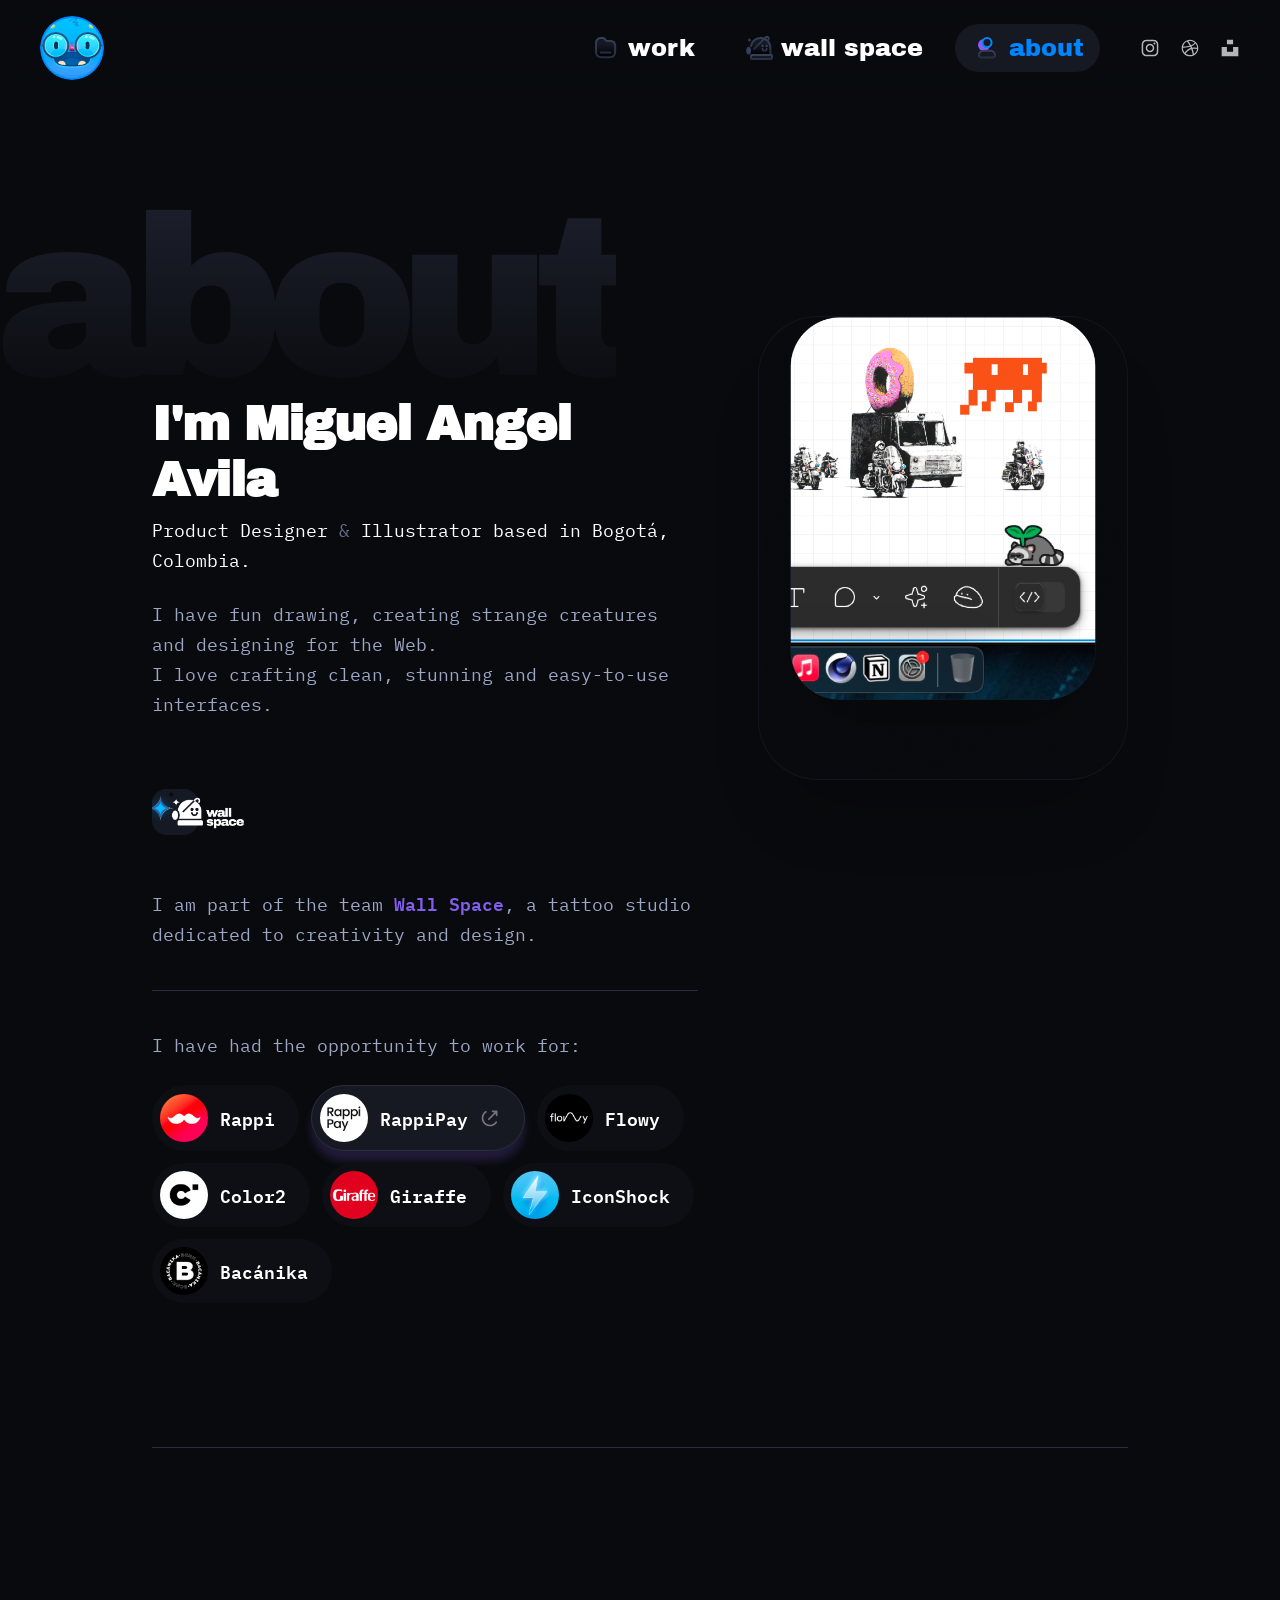
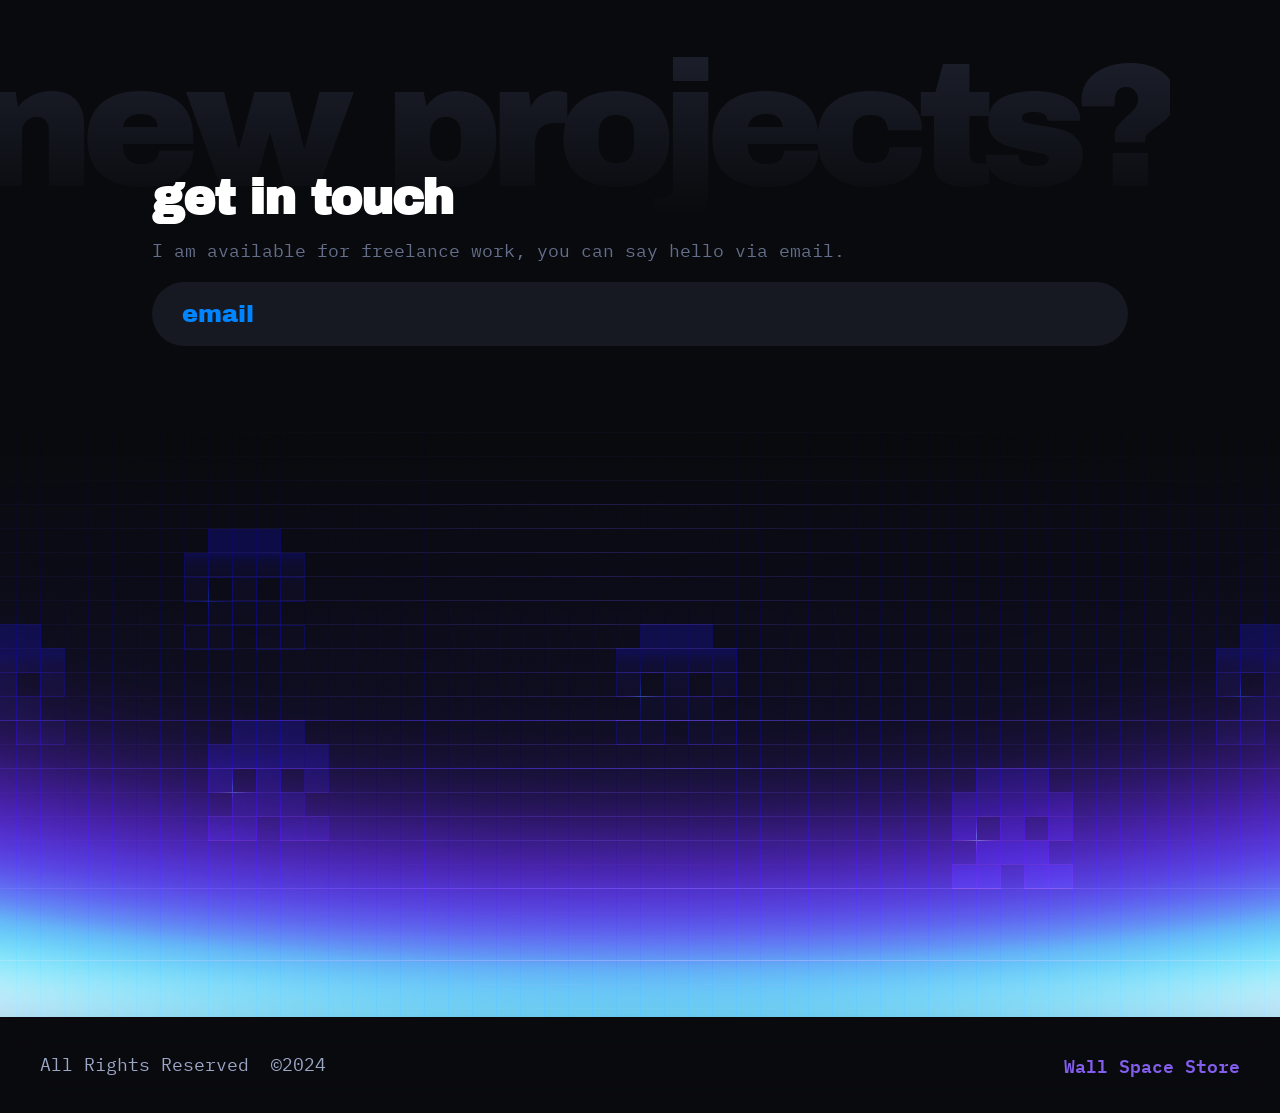
==== commit 76cae0d8: "fix: footer solo imagen — eliminar footer-glow y space-invaders en todas las páginas" ====
--- a/about.html
+++ b/about.html
@@ -96,15 +96,7 @@
 
   <!-- ─── Footer ──────────────────────────────────────────────── -->
   <footer class="site-footer">
-    <div class="footer-space" aria-hidden="true">
-      <img class="space-invader si-1" src="https://www.figma.com/api/mcp/asset/4c0de6ea-f7a8-4462-82c2-7210b7400473" alt="">
-      <img class="space-invader si-2" src="https://www.figma.com/api/mcp/asset/4c0de6ea-f7a8-4462-82c2-7210b7400473" alt="">
-      <img class="space-invader si-3" src="https://www.figma.com/api/mcp/asset/4c0de6ea-f7a8-4462-82c2-7210b7400473" alt="">
-      <img class="space-invader si-4" src="https://www.figma.com/api/mcp/asset/4c0de6ea-f7a8-4462-82c2-7210b7400473" alt="">
-      <img class="space-invader si-5" src="https://www.figma.com/api/mcp/asset/4c0de6ea-f7a8-4462-82c2-7210b7400473" alt="">
-      <img class="space-invader si-6" src="https://www.figma.com/api/mcp/asset/4c0de6ea-f7a8-4462-82c2-7210b7400473" alt="">
-      <img class="space-invader si-7" src="https://www.figma.com/api/mcp/asset/4c0de6ea-f7a8-4462-82c2-7210b7400473" alt="">
-    </div>
+    <div class="footer-space" aria-hidden="true"></div>
     <div class="bar-footer">
       <span>All Rights Reserved  ©2024</span>
       <a href="wall-space.html">Wall Space Store</a>
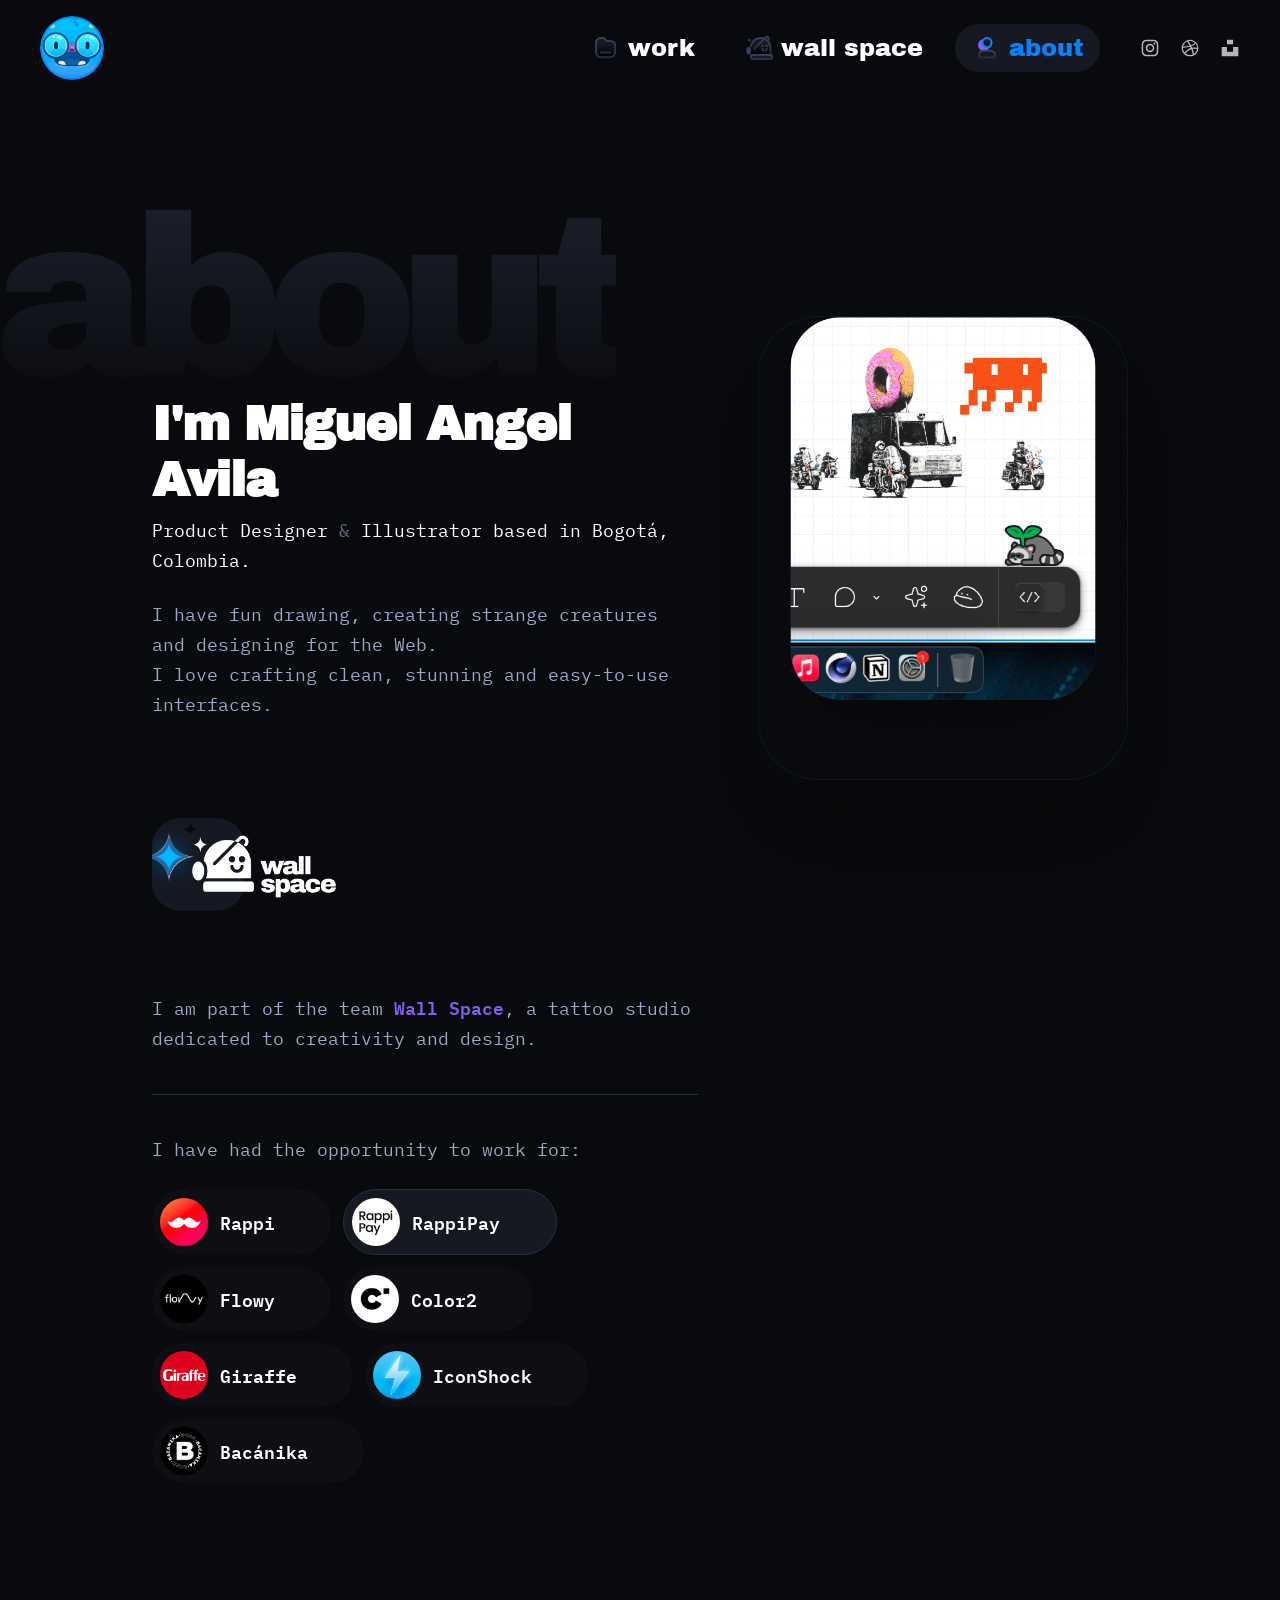
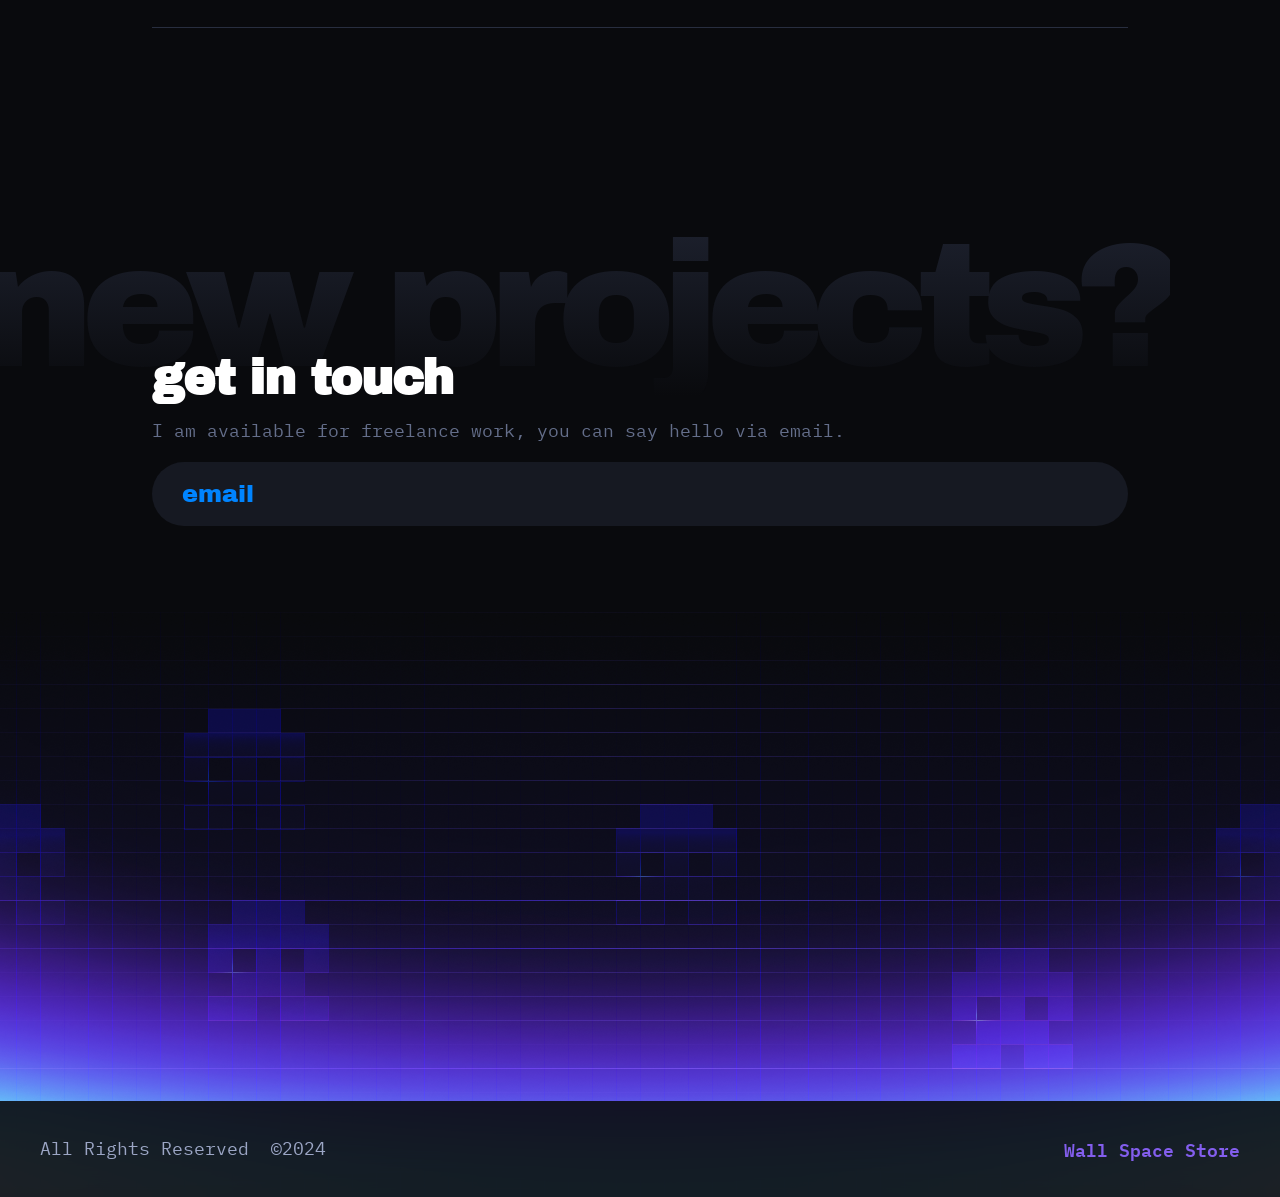
==== commit 44d05714: "feat: footer component + about page polish - New <site-footer> web component — footer now lives in o" ====
--- a/about.html
+++ b/about.html
@@ -6,6 +6,7 @@
   <title>About — miketopus</title>
   <link rel="stylesheet" href="css/styles.css">
   <script src="js/components/site-header.js" defer></script>
+  <script src="js/components/site-footer.js" defer></script>
 </head>
 <body class="page-about">
 
@@ -46,6 +47,7 @@
         <div class="logo-pill">
           <img src="assets/logos/_logo-rappi.png" alt="Rappi" class="logo-pill-img">
           <span>Rappi</span>
+          <img src="assets/icons/external_link.svg" alt="" class="logo-pill-ext">
         </div>
         <div class="logo-pill logo-pill--featured">
           <img src="assets/logos/_logo-rappiPay.png" alt="RappiPay" class="logo-pill-img">
@@ -55,22 +57,27 @@
         <div class="logo-pill">
           <img src="assets/logos/_logo-flowy.png" alt="Flowy" class="logo-pill-img">
           <span>Flowy</span>
+          <img src="assets/icons/external_link.svg" alt="" class="logo-pill-ext">
         </div>
         <div class="logo-pill">
           <img src="assets/logos/_logo-color-2.png" alt="Color2" class="logo-pill-img">
           <span>Color2</span>
+          <img src="assets/icons/external_link.svg" alt="" class="logo-pill-ext">
         </div>
         <div class="logo-pill">
           <img src="assets/logos/_logo-giraffe.png" alt="Giraffe" class="logo-pill-img">
           <span>Giraffe</span>
+          <img src="assets/icons/external_link.svg" alt="" class="logo-pill-ext">
         </div>
         <div class="logo-pill">
           <img src="assets/logos/_logo-iconshock.png" alt="IconShock" class="logo-pill-img">
           <span>IconShock</span>
+          <img src="assets/icons/external_link.svg" alt="" class="logo-pill-ext">
         </div>
         <div class="logo-pill">
           <img src="assets/logos/_logo-bacanika.png" alt="Bacánika" class="logo-pill-img">
           <span>Bacánika</span>
+          <img src="assets/icons/external_link.svg" alt="" class="logo-pill-ext">
         </div>
       </div>
     </div>
@@ -94,14 +101,7 @@
     </div>
   </section>
 
-  <!-- ─── Footer ──────────────────────────────────────────────── -->
-  <footer class="site-footer">
-    <div class="footer-space" aria-hidden="true"></div>
-    <div class="bar-footer">
-      <span>All Rights Reserved  ©2024</span>
-      <a href="wall-space.html">Wall Space Store</a>
-    </div>
-  </footer>
+  <site-footer></site-footer>
 
 </body>
 </html>
--- a/css/styles.css
+++ b/css/styles.css
@@ -570,6 +570,9 @@
 
 /* Bar Footer */
 .bar-footer {
+  position: relative;
+  z-index: 2;
+  margin-top: -96px;
   height: 96px;
   display: flex;
   align-items: center;
@@ -1037,8 +1040,8 @@
   margin-bottom: 24px;
 }
 .about-parche {
-  width: 104px;
-  height: 104px;
+  width: 208px;
+  height: 208px;
   object-fit: contain;
 }
 
@@ -1086,12 +1089,21 @@
   line-height: 26px;
   color: var(--text-strong);
   white-space: nowrap;
+  transition: transform 0.22s ease, box-shadow 0.22s ease;
+}
+
+.logo-pill:hover {
+  transform: translateY(-4px);
+  box-shadow: 0 12px 24px rgba(131, 94, 237, 0.35);
+}
+
+.logo-pill:hover .logo-pill-ext {
+  opacity: 1;
 }
 
 .logo-pill--featured {
   background: var(--bg-weak);
   border: 1px solid #282e3f;
-  box-shadow: 0 10px 9px rgba(131, 94, 237, 0.2);
 }
 
 .logo-pill-img {
@@ -1105,8 +1117,9 @@
 .logo-pill-ext {
   width: 20px;
   height: 20px;
-  opacity: 0.4;
+  opacity: 0;
   flex-shrink: 0;
+  transition: opacity 0.22s ease;
 }
 
 /* Divider at bottom of content */
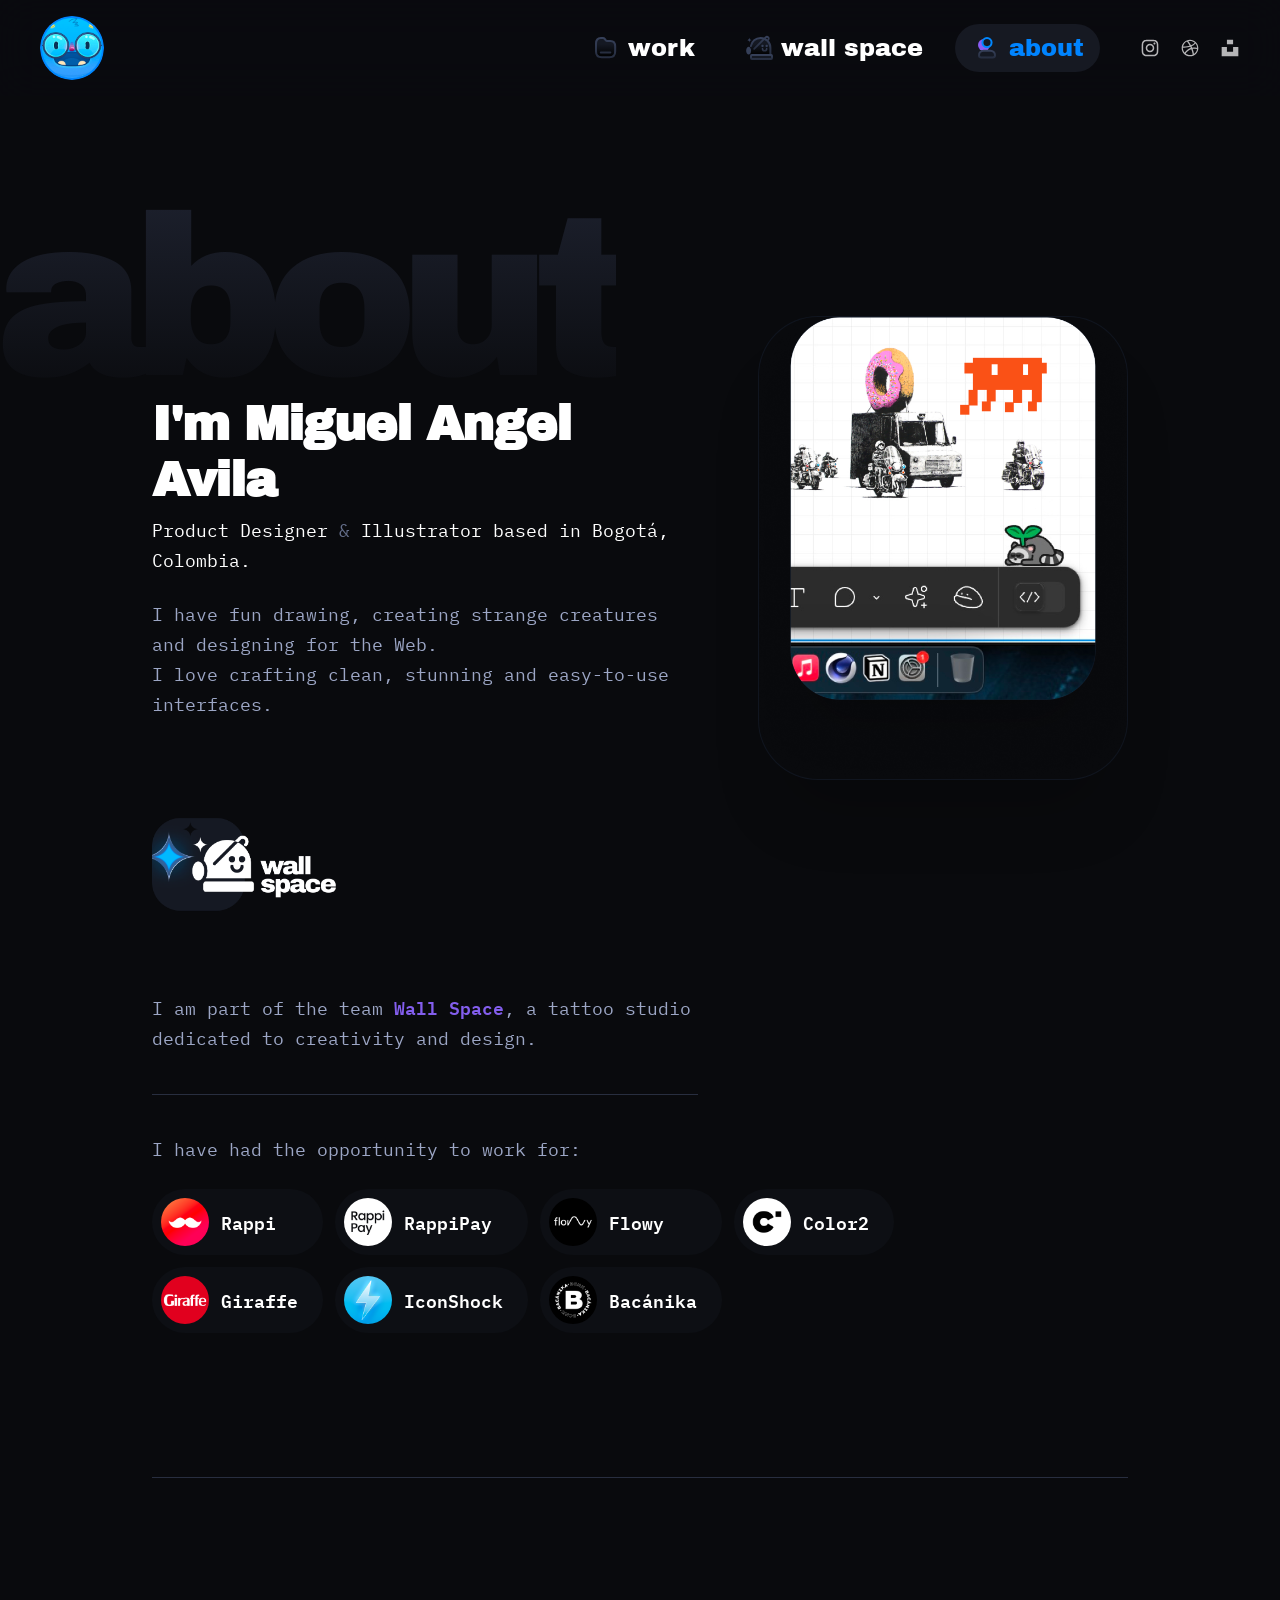
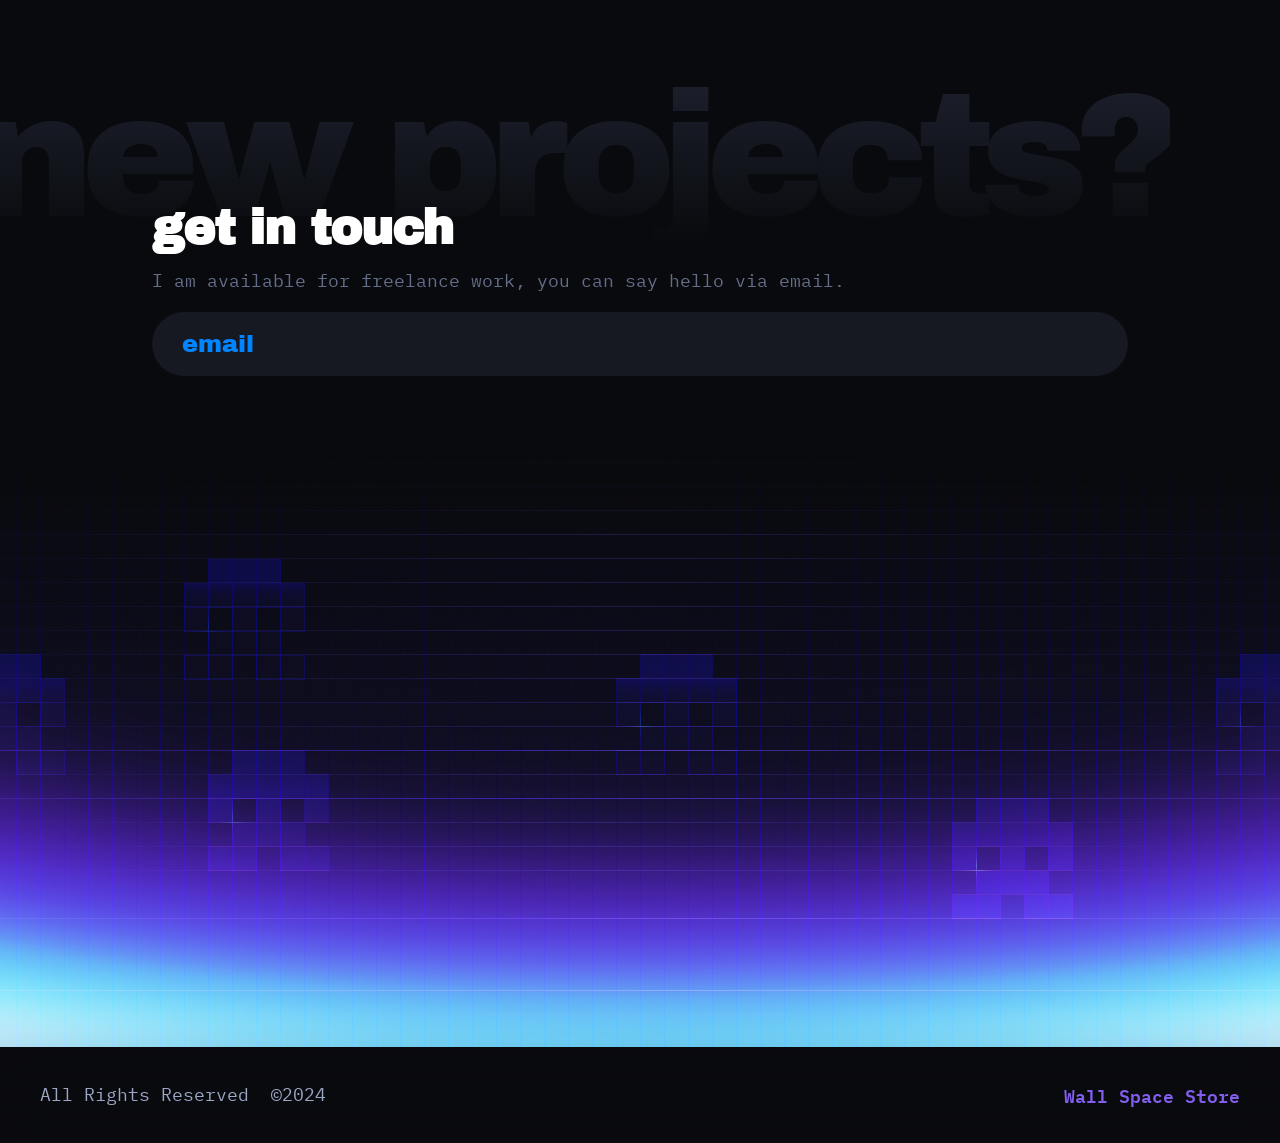
==== commit 84c54ff6: "fix: rappipay hover, logo pills UX, footer layout, social links - Logo pills: hover lifts + purple s" ====
--- a/about.html
+++ b/about.html
@@ -44,41 +44,41 @@
       <p class="about-clients-label">I have had the opportunity to work for:</p>
 
       <div class="about-logos">
-        <div class="logo-pill">
+        <a class="logo-pill" href="#" target="_blank" rel="noopener noreferrer">
           <img src="assets/logos/_logo-rappi.png" alt="Rappi" class="logo-pill-img">
           <span>Rappi</span>
           <img src="assets/icons/external_link.svg" alt="" class="logo-pill-ext">
-        </div>
-        <div class="logo-pill logo-pill--featured">
+        </a>
+        <a class="logo-pill" href="#" target="_blank" rel="noopener noreferrer">
           <img src="assets/logos/_logo-rappiPay.png" alt="RappiPay" class="logo-pill-img">
           <span>RappiPay</span>
           <img src="assets/icons/external_link.svg" alt="" class="logo-pill-ext">
-        </div>
-        <div class="logo-pill">
+        </a>
+        <a class="logo-pill" href="#" target="_blank" rel="noopener noreferrer">
           <img src="assets/logos/_logo-flowy.png" alt="Flowy" class="logo-pill-img">
           <span>Flowy</span>
           <img src="assets/icons/external_link.svg" alt="" class="logo-pill-ext">
-        </div>
-        <div class="logo-pill">
+        </a>
+        <a class="logo-pill" href="#" target="_blank" rel="noopener noreferrer">
           <img src="assets/logos/_logo-color-2.png" alt="Color2" class="logo-pill-img">
           <span>Color2</span>
           <img src="assets/icons/external_link.svg" alt="" class="logo-pill-ext">
-        </div>
-        <div class="logo-pill">
+        </a>
+        <a class="logo-pill" href="#" target="_blank" rel="noopener noreferrer">
           <img src="assets/logos/_logo-giraffe.png" alt="Giraffe" class="logo-pill-img">
           <span>Giraffe</span>
           <img src="assets/icons/external_link.svg" alt="" class="logo-pill-ext">
-        </div>
-        <div class="logo-pill">
+        </a>
+        <a class="logo-pill" href="#" target="_blank" rel="noopener noreferrer">
           <img src="assets/logos/_logo-iconshock.png" alt="IconShock" class="logo-pill-img">
           <span>IconShock</span>
           <img src="assets/icons/external_link.svg" alt="" class="logo-pill-ext">
-        </div>
-        <div class="logo-pill">
+        </a>
+        <a class="logo-pill" href="#" target="_blank" rel="noopener noreferrer">
           <img src="assets/logos/_logo-bacanika.png" alt="Bacánika" class="logo-pill-img">
           <span>Bacánika</span>
           <img src="assets/icons/external_link.svg" alt="" class="logo-pill-ext">
-        </div>
+        </a>
       </div>
     </div>
 
--- a/css/styles.css
+++ b/css/styles.css
@@ -570,9 +570,6 @@
 
 /* Bar Footer */
 .bar-footer {
-  position: relative;
-  z-index: 2;
-  margin-top: -96px;
   height: 96px;
   display: flex;
   align-items: center;
@@ -1070,40 +1067,38 @@
 
 /* Logo pills */
 .about-logos {
-  display: flex;
-  flex-wrap: wrap;
-  gap: 12px 12px;
-  max-width: 559px;
+  display: grid;
+  grid-template-columns: repeat(4, max-content);
+  gap: 12px;
 }
 
 .logo-pill {
+  position: relative;
   display: flex;
   align-items: center;
   gap: 12px;
   padding: 8px 24px 8px 8px;
   border-radius: var(--radius-pill);
   background: var(--bg-mild);
+  border: 1px solid transparent;
   font-family: var(--font-mono);
   font-size: 18px;
   font-weight: 600;
   line-height: 26px;
   color: var(--text-strong);
   white-space: nowrap;
-  transition: transform 0.22s ease, box-shadow 0.22s ease;
+  text-decoration: none;
+  cursor: pointer;
+  transition: transform 0.25s ease, box-shadow 0.25s ease, background 0.25s ease,
+              border-color 0.25s ease, padding-right 0.28s ease;
 }
 
 .logo-pill:hover {
   transform: translateY(-4px);
+  background: var(--bg-weak);
+  border-color: #282e3f;
   box-shadow: 0 12px 24px rgba(131, 94, 237, 0.35);
-}
-
-.logo-pill:hover .logo-pill-ext {
-  opacity: 1;
-}
-
-.logo-pill--featured {
-  background: var(--bg-weak);
-  border: 1px solid #282e3f;
+  padding-right: 44px;
 }
 
 .logo-pill-img {
@@ -1115,11 +1110,20 @@
 }
 
 .logo-pill-ext {
+  position: absolute;
+  right: 14px;
+  top: 50%;
+  transform: translateY(-50%);
   width: 20px;
   height: 20px;
   opacity: 0;
-  flex-shrink: 0;
-  transition: opacity 0.22s ease;
+  clip-path: inset(0 100% 0 0);
+  transition: clip-path 0.28s ease, opacity 0.12s ease 0.1s;
+}
+
+.logo-pill:hover .logo-pill-ext {
+  clip-path: inset(0 0% 0 0);
+  opacity: 1;
 }
 
 /* Divider at bottom of content */
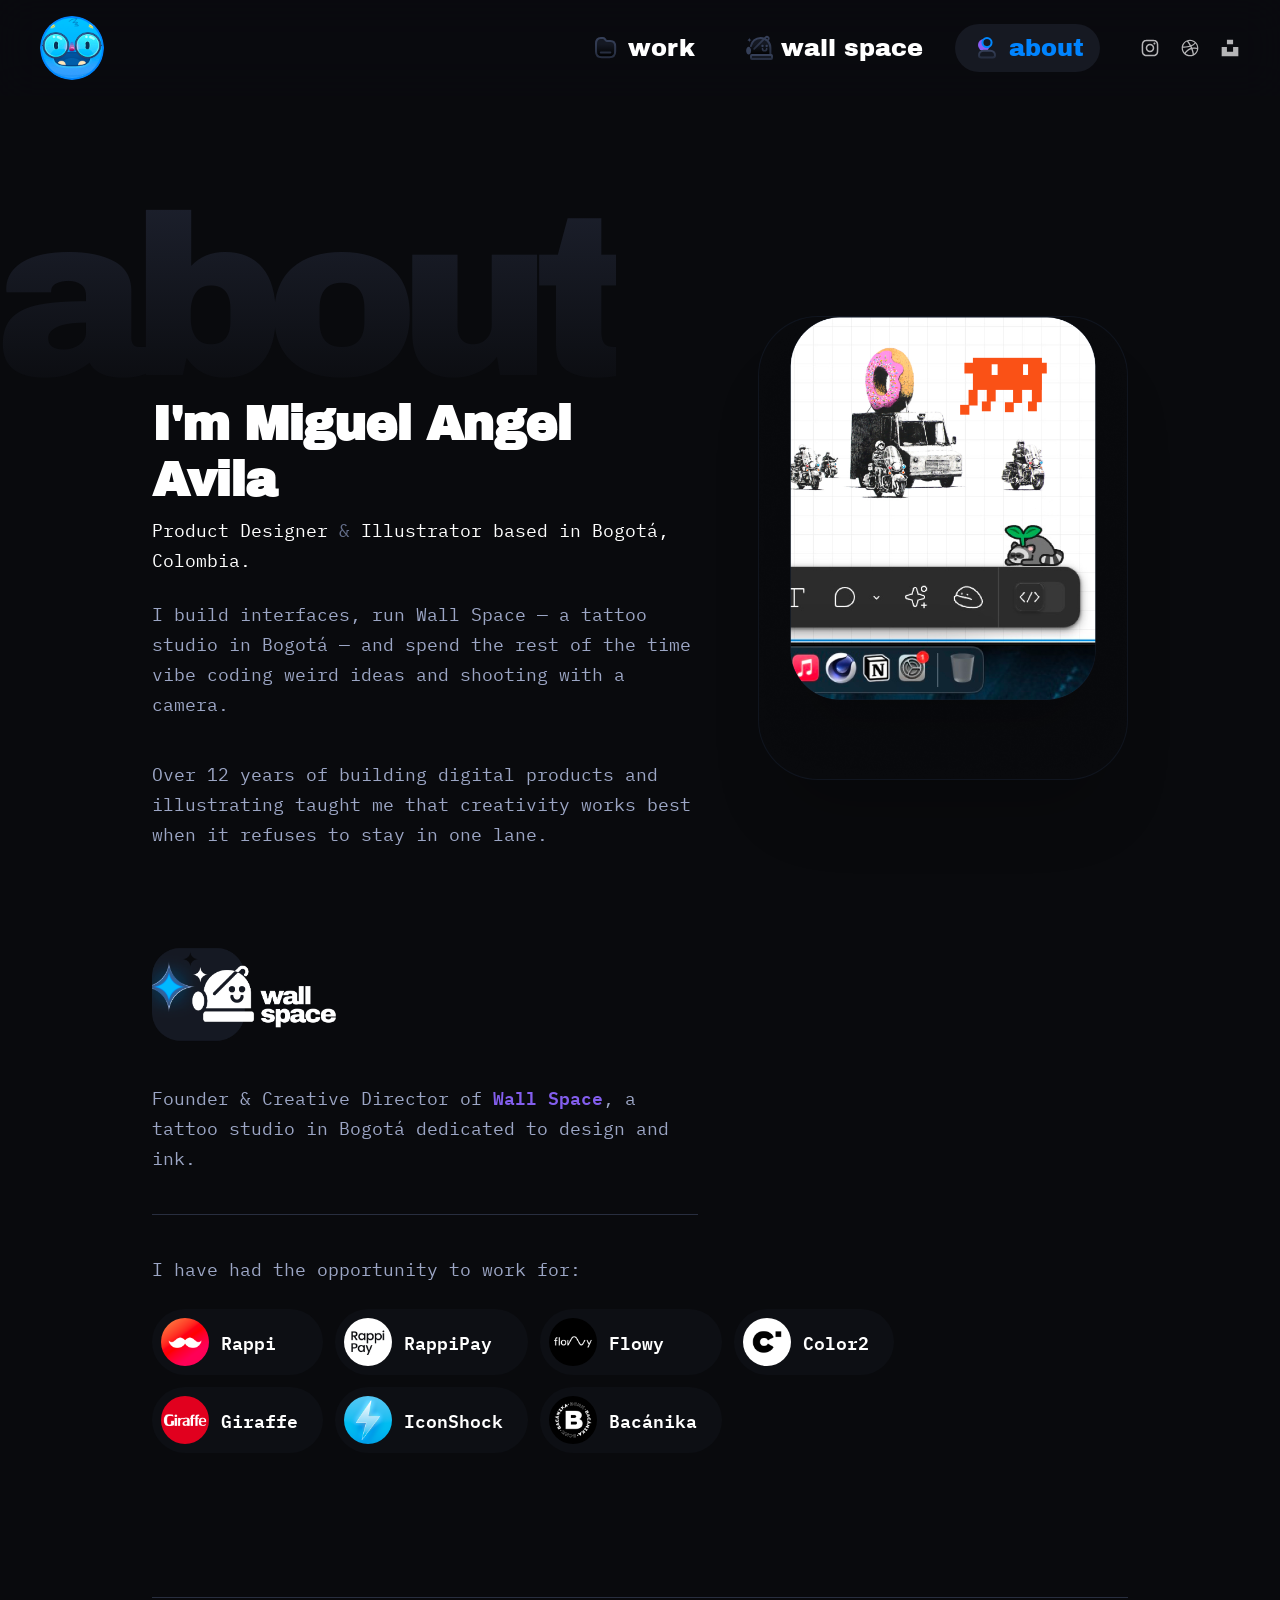
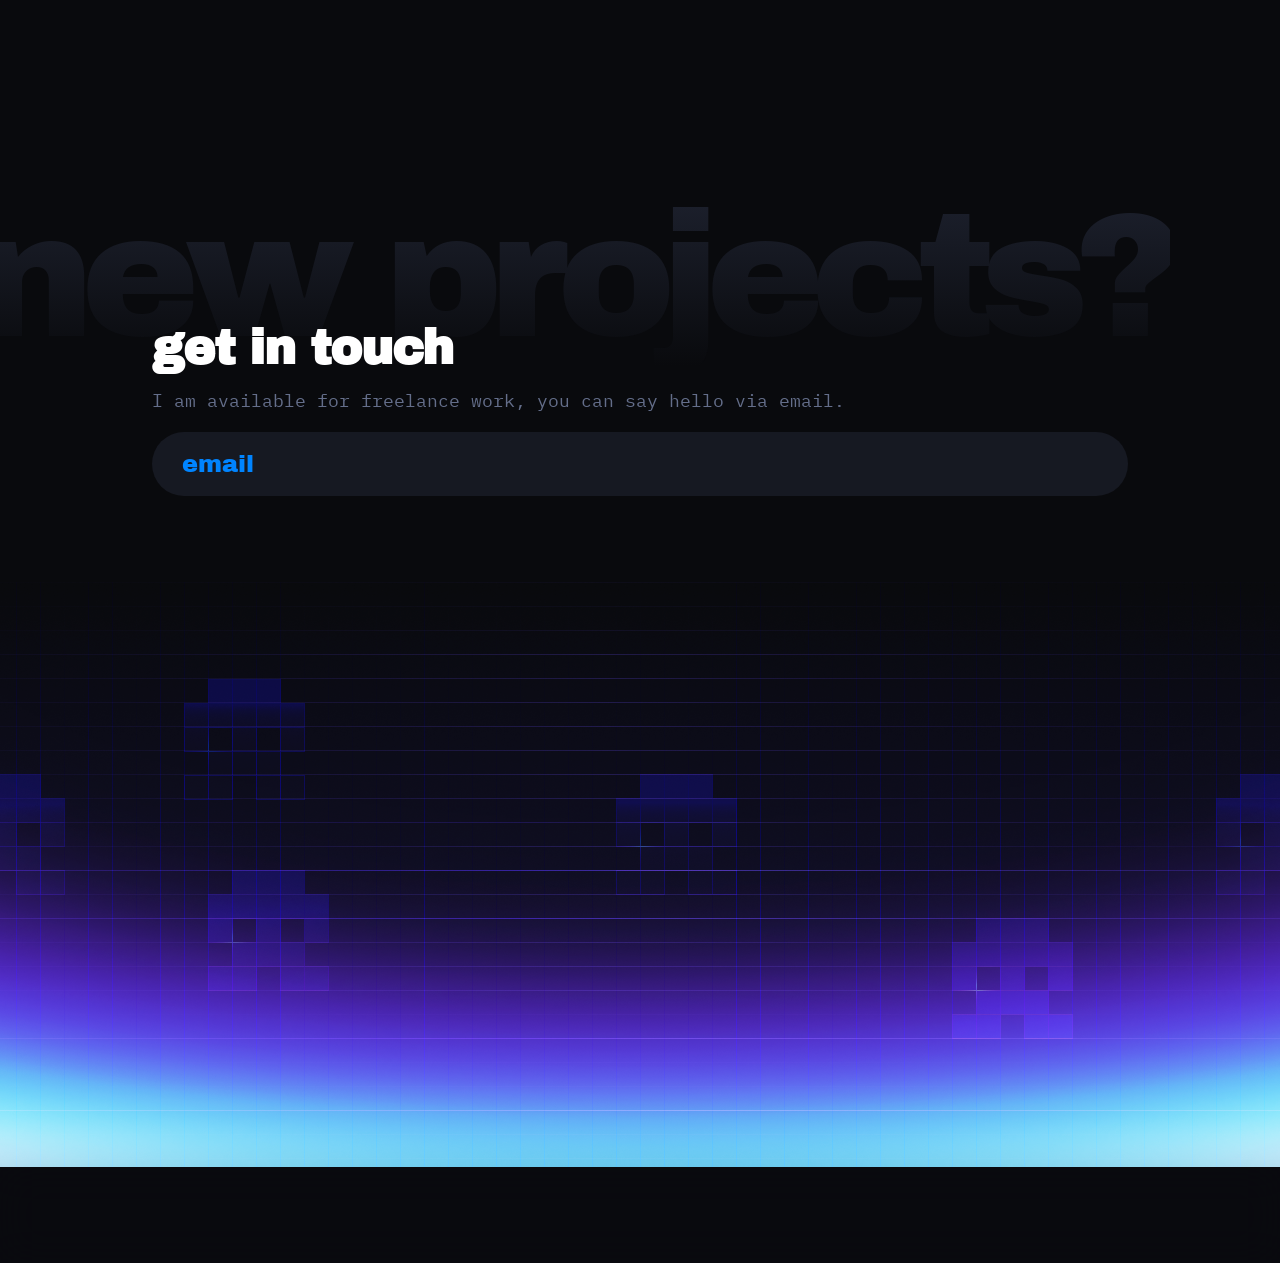
==== commit 6493f4d1: "fix: update hero and about copy with founder role and refreshed bio" ====
--- a/about.html
+++ b/about.html
@@ -26,8 +26,11 @@
       </p>
 
       <p class="about-bio">
-        I have fun drawing, creating strange creatures and designing for the Web.<br>
-        I love crafting clean, stunning and easy-to-use interfaces.
+        I build interfaces, run <a href="wall-space.html">Wall Space</a> — a tattoo studio in Bogotá — and spend the rest of the time vibe coding weird ideas and shooting with a camera.
+      </p>
+
+      <p class="about-bio">
+        Over 12 years of building digital products and illustrating taught me that creativity works best when it refuses to stay in one lane.
       </p>
 
       <div class="about-wallspace-badge">
@@ -35,8 +38,8 @@
       </div>
 
       <p class="about-team-text">
-        I am part of the team <a href="wall-space.html">Wall Space</a>,
-        a tattoo studio dedicated to creativity and design.
+        Founder &amp; Creative Director of <a href="wall-space.html">Wall Space</a>,
+        a tattoo studio in Bogotá dedicated to design and ink.
       </p>
 
       <hr class="about-divider">
--- a/css/styles.css
+++ b/css/styles.css
@@ -1034,7 +1034,7 @@
   display: flex;
   align-items: center;
   gap: 0;
-  margin-bottom: 24px;
+  margin-bottom: -16px;
 }
 .about-parche {
   width: 208px;
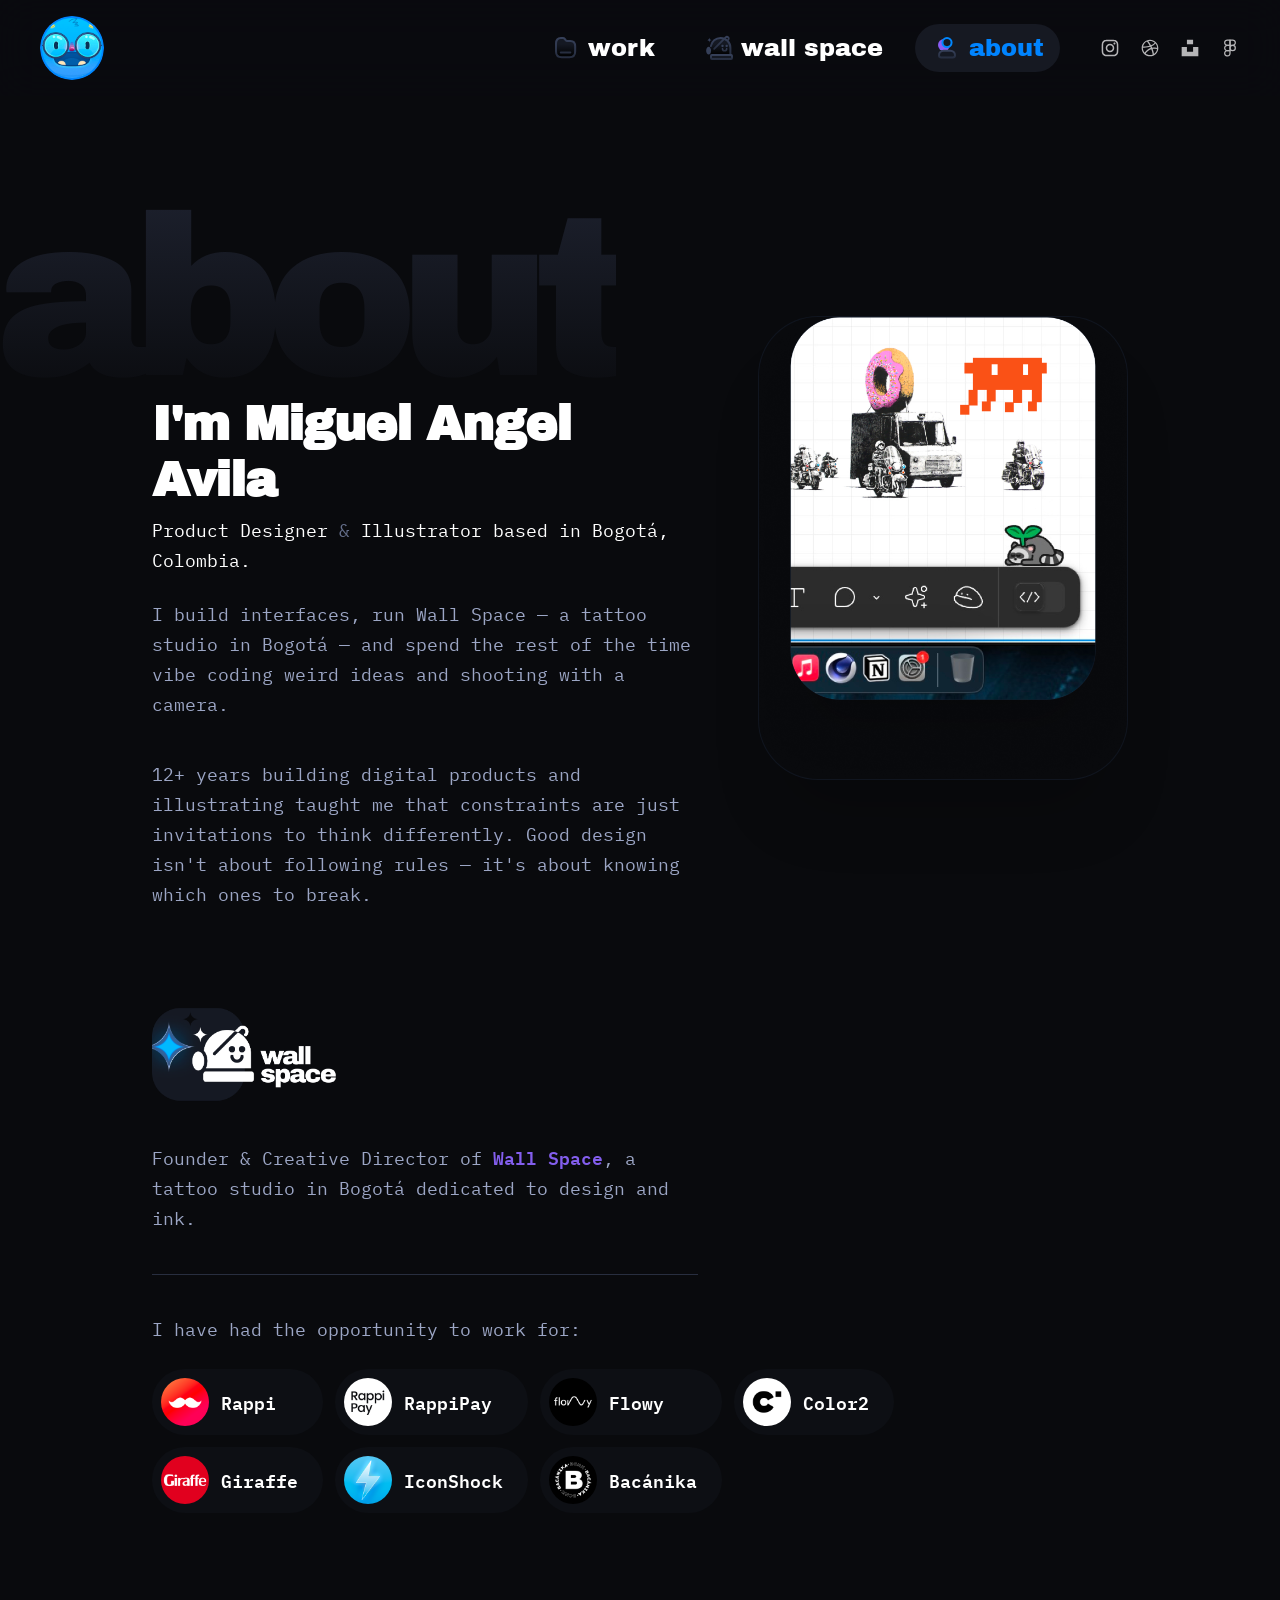
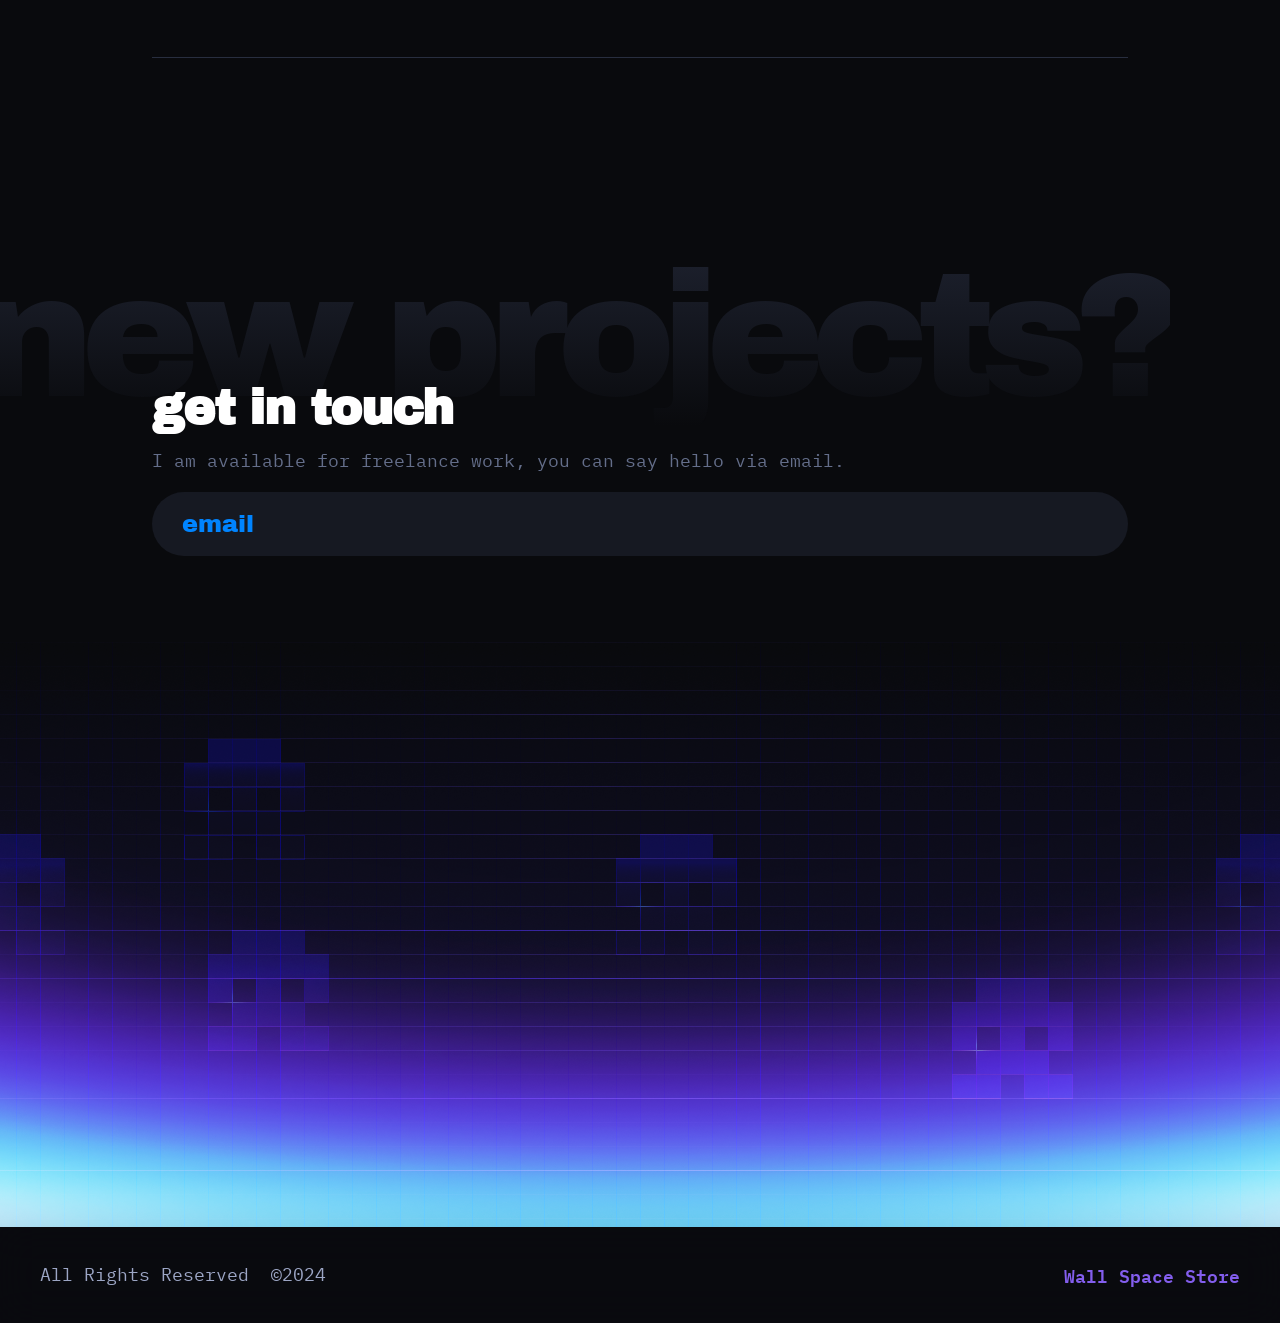
==== commit 0c164b48: "feat: update about bio copy and add Figma icon to header social links" ====
--- a/about.html
+++ b/about.html
@@ -30,7 +30,7 @@
       </p>
 
       <p class="about-bio">
-        Over 12 years of building digital products and illustrating taught me that creativity works best when it refuses to stay in one lane.
+        12+ years building digital products and illustrating taught me that constraints are just invitations to think differently. Good design isn't about following rules — it's about knowing which ones to break.
       </p>
 
       <div class="about-wallspace-badge">
